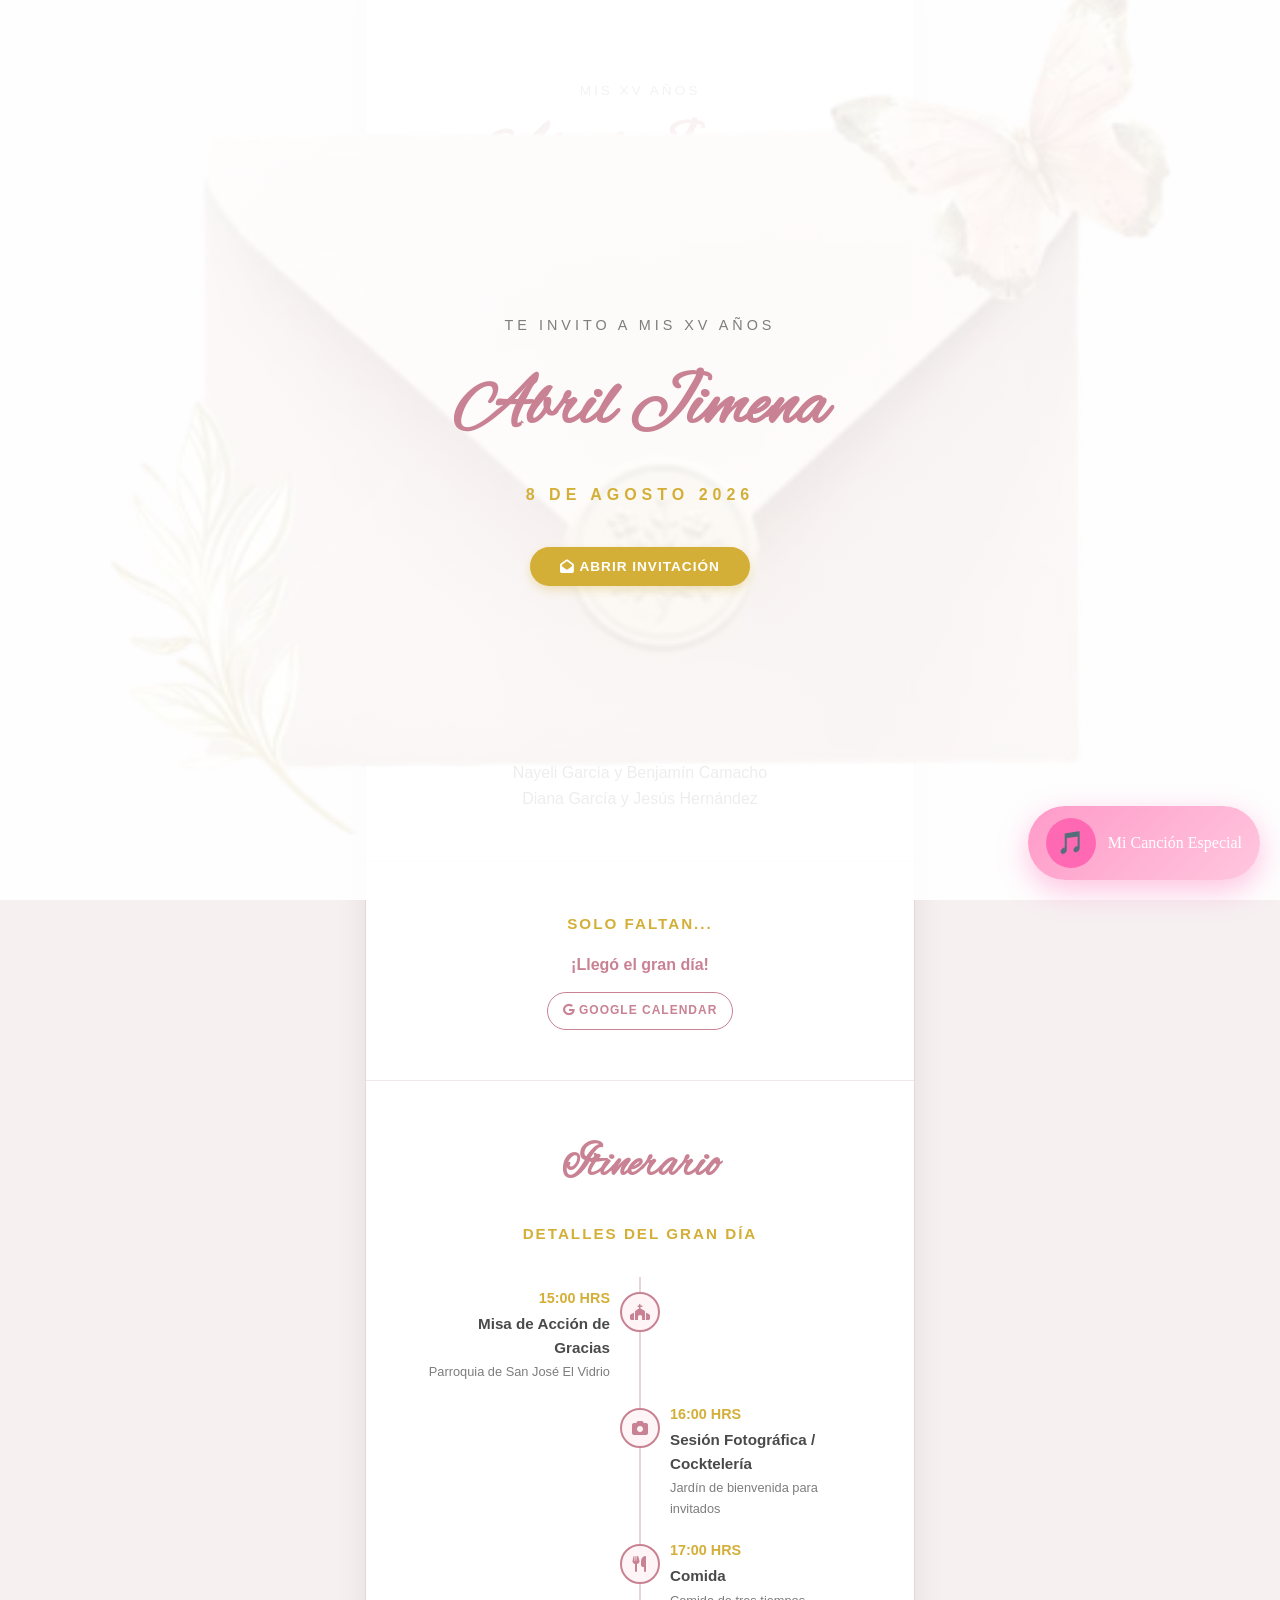
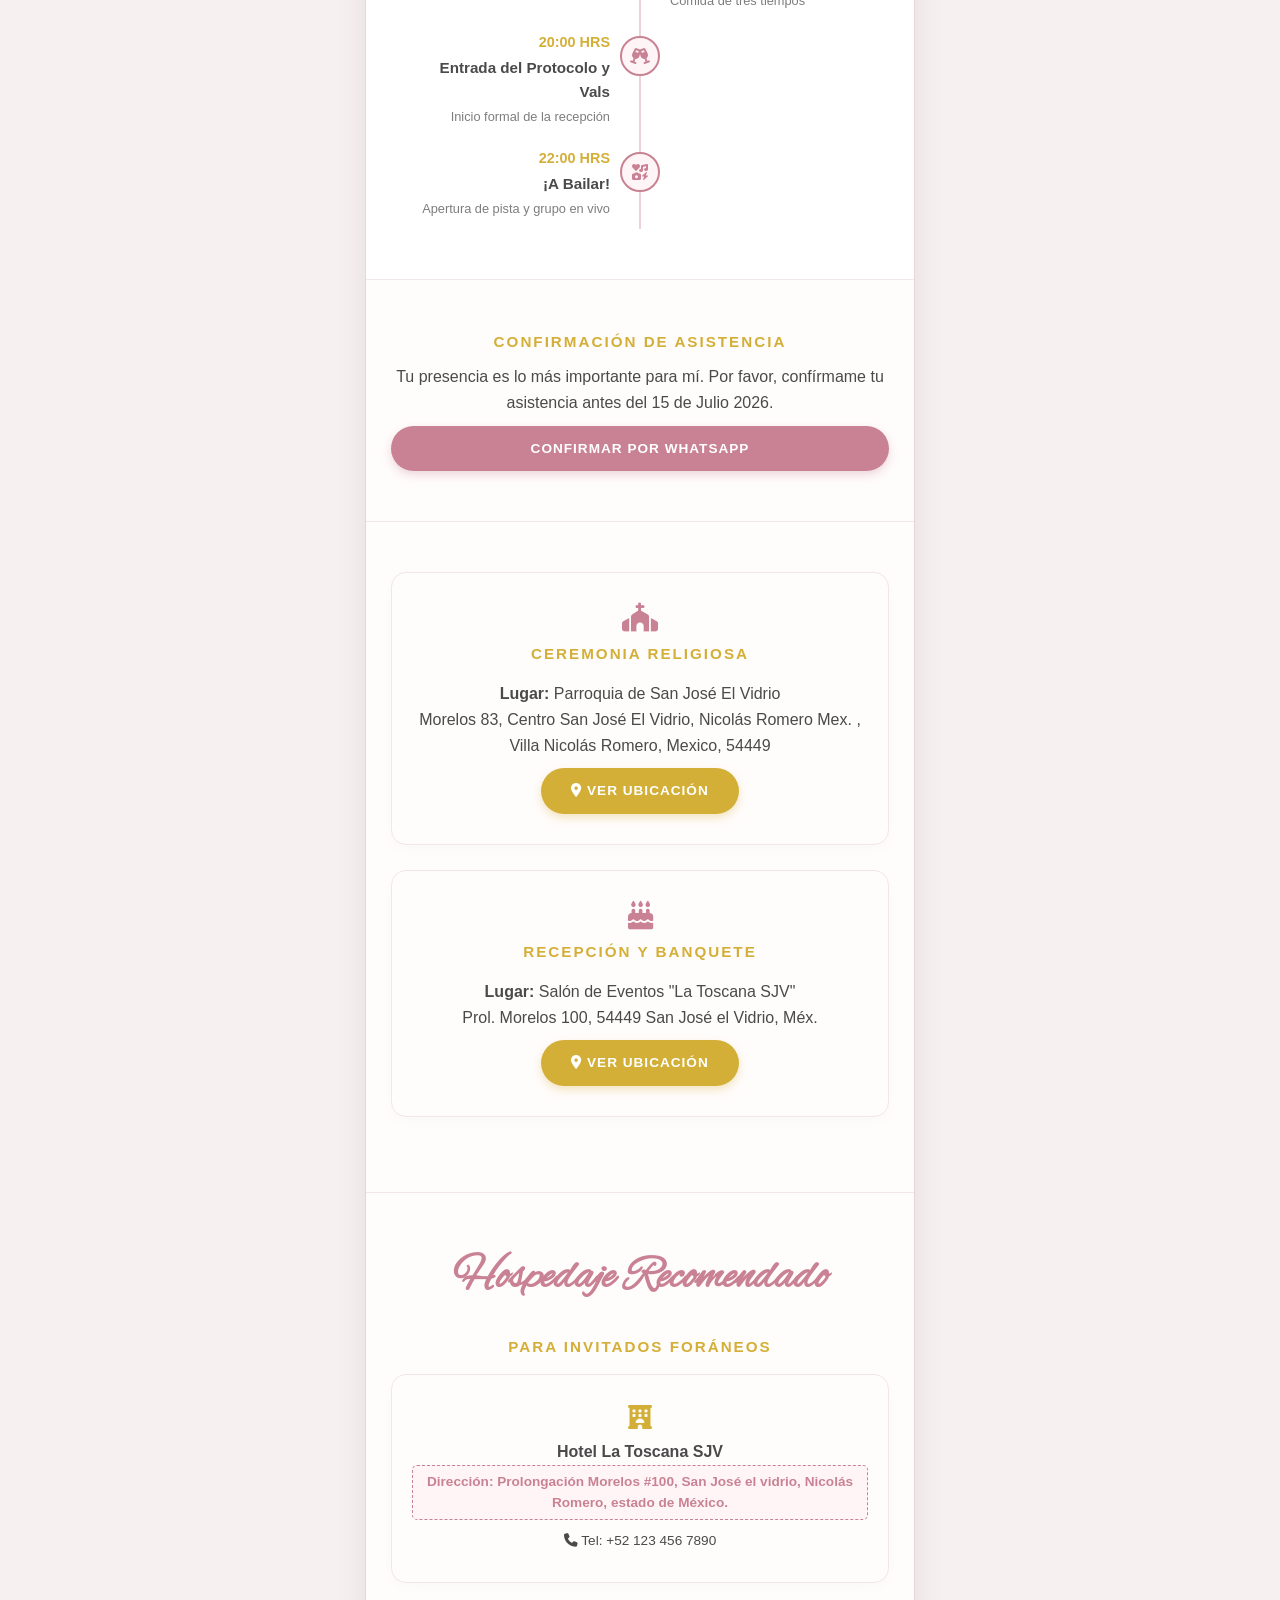
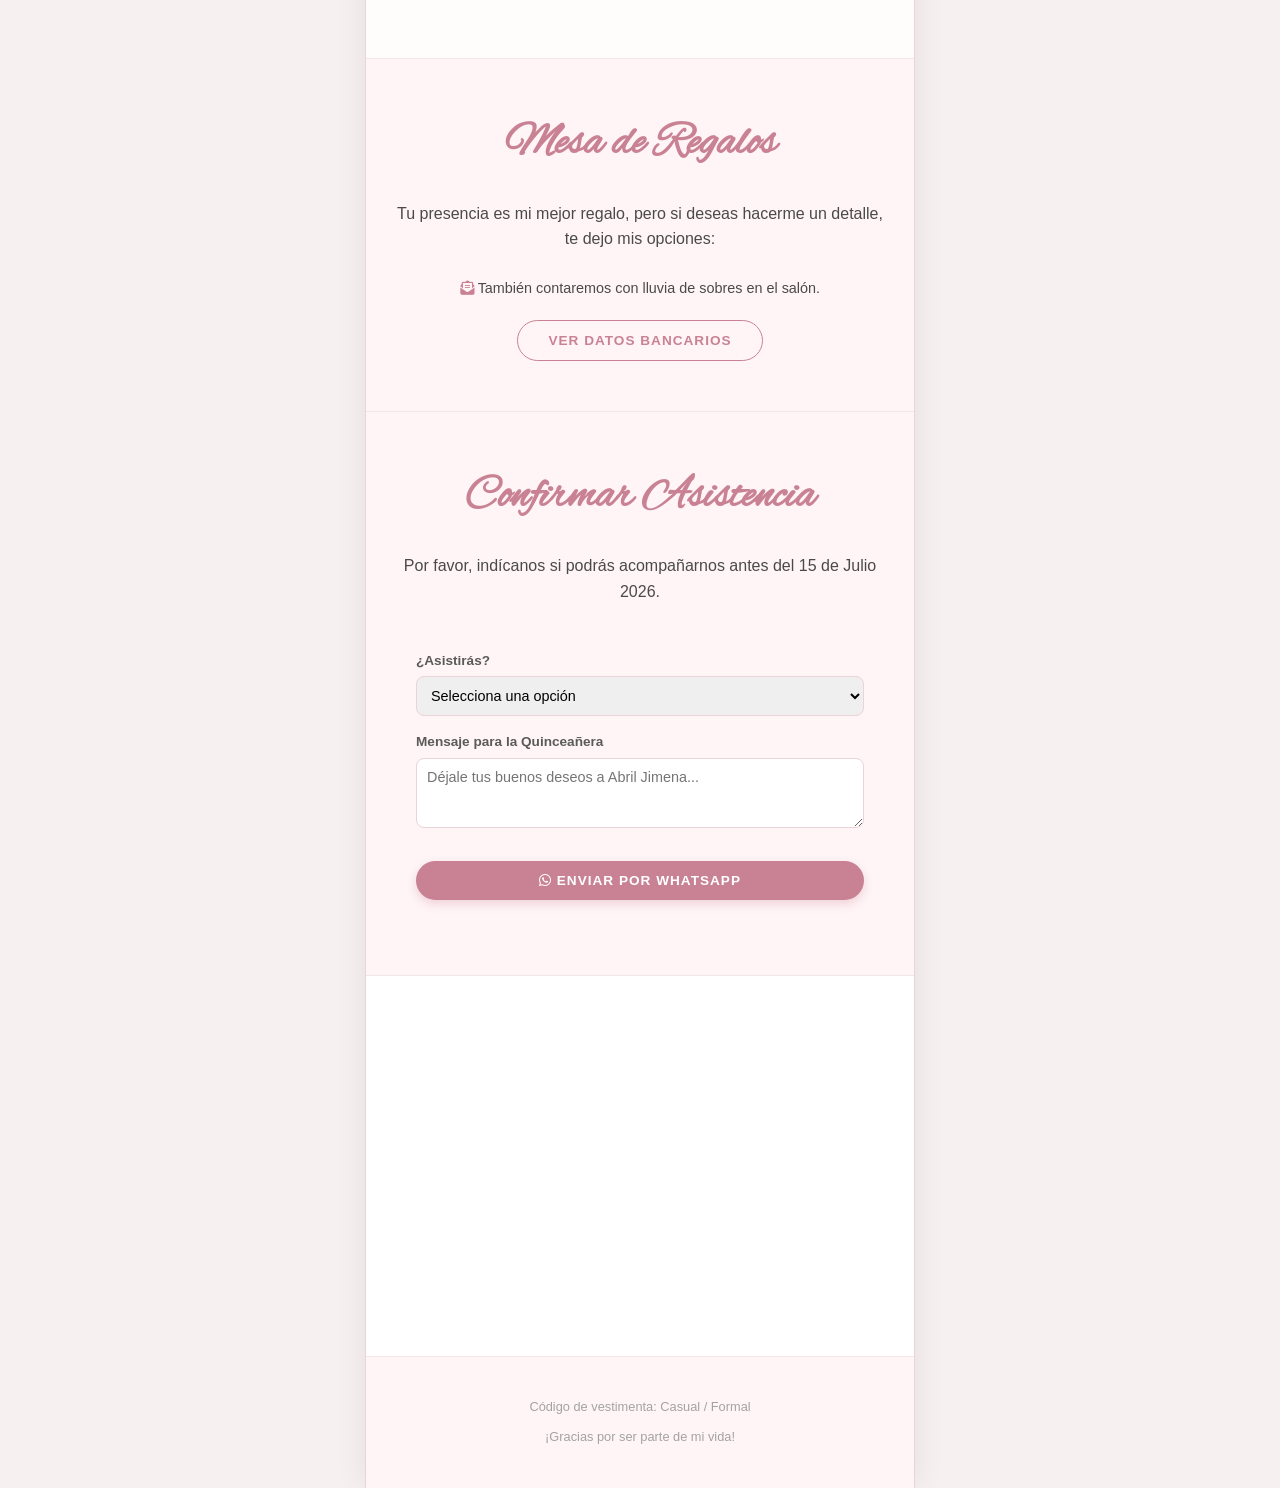
==== index.html @ a3bec42a "Cambios" ====
<!DOCTYPE html>
<html lang="es">

<head>
    <meta charset="UTF-8">
    <meta name="viewport" content="width=device-width, initial-scale=1.0">
    <title>Mis XV Años - Abril Jimena</title>
    <!-- Open Graph -->
    <meta property="og:title" content="Mis XV Años | Abril Jimena">
    <meta property="og:description" content="Acompáñanos a celebrar este momento tan especial.">
    <meta property="og:image" content="https://aspnetcoremaster.com/mis-xv-abril/og-imagen.png">
    <meta property="og:type" content="website">
    <meta property="og:url" content="https://aspnetcoremaster.com/mis-xv-abril/index.html">
    <link rel="icon" type="image/png" href="favicon-96x96.png" sizes="96x96" />
    <link rel="icon" type="image/svg+xml" href="favicon.svg" />
    <link rel="shortcut icon" href="favicon.ico" />
    <link rel="apple-touch-icon" sizes="180x180" href="/apple-touch-icon.png" />
    <link rel="manifest" href="site.webmanifest" />
    <!-- Fuentes Elegantes -->
    <link rel="preconnect" href="https://fonts.googleapis.com">
    <link rel="preconnect" href="https://fonts.gstatic.com" crossorigin>
    <link href="https://fonts.googleapis.com/css2?family=Alex+Brush&display=swap" rel="stylesheet">
    <!-- Iconos Visuales -->
    <link rel="stylesheet" href="https://cdnjs.cloudflare.com/ajax/libs/font-awesome/6.7.2/css/all.min.css">
    <!-- Vinculación del archivo CSS externo -->
    <link rel="stylesheet" href="styles.min.css">
    <script type="application/ld+json">
{
  "@context": "https://schema.org",
  "@type": "Event",
  "name": "XV Años Abril Jimena",
  "eventAttendanceMode": "https://schema.org/OfflineEventAttendanceMode",
  "eventStatus": "https://schema.org/EventScheduled",
  "startDate": "2026-08-08T16:00",
  "endDate": "2026-08-09T01:00",
  "location": {
    "@type": "Place",
    "name": "Salón de Eventos La Toscana SJV",
    "address": {
      "@type": "PostalAddress",
      "streetAddress": "Prol. Morelos 100",
      "addressLocality": "San José el Vidrio",
      "postalCode": "54449",
      "addressRegion": "Méx.",
      "addressCountry": "MX"
    }
  },
  "subEvent": {
    "@type": "Event",
    "name": "Ceremonia Religiosa XV Años Abril Jimena",
    "startDate": "2026-08-08T15:00",
    "endDate":   "2026-08-08T16:00",
    "location": {
      "@type": "Place",
      "name": "Parroquia de San José El Vidrio",
      "address": {
        "@type": "PostalAddress",
        "streetAddress": "Morelos 83, Centro San José El Vidrio",
        "addressLocality": "Nicolás Romero",
        "postalCode": "54449",
        "addressRegion": "Méx.",
        "addressCountry": "MX"
      }
    }
  },
  "organizer": {    
    "@type": "Person",
    "name": "Familia Camacho Garcia"
  }
}
</script>


</head>

<body>

    <!-- PANTALLA DE BIENVENIDA (INTRO) -->
    <div id="intro-overlay">
        <p class="intro-welcome">Te invito a Mis XV Años</p>
        <h1 class="intro-name">Abril Jimena</h1>
        <p class="subtitle intro-subtitle">8 de Agosto 2026</p>
        <button class="btn btn-gold btn-open" onclick="ingresarInvitacion()">
            <i class="fa-solid fa-envelope-open"></i> Abrir Invitación
        </button>
    </div>

    <!-- CONTENEDOR PRINCIPAL -->
    <div class="container">
        <header>
            <p class="header-tag">Mis XV Años</p>
            <h1>Abril Jimena</h1>
            <p class="subtitle">¡Te espero en mi fiesta!</p>
        </header>

        <!-- Frase emotiva -->

        <section>
            <p class="frase">"Con mucha emoción y alegría en el corazón, queremos invitar a personas tan especiales como
                tú a ser parte de un momento único einolvidable en mi vida.
                Celebramos un sueño que se convierte en realidad.
                Mis quince años..."</p>
        </section>

        <!-- Padres y padrinos -->
        <section>
            <h3>Padres y Padrinos</h3>
            <p>Nayeli García y Benjamín Camacho</p>
            <p>Diana García y Jesús Hernández</p>
        </section>




        <!-- CUENTA REGRESIVA -->
        <section>
            <h3>Solo Faltan...</h3>
            <div class="countdown">
                <div class="time-box"><span id="days">00</span><label>Días</label></div>
                <div class="time-box"><span id="hours">00</span><label>Hrs</label></div>
                <div class="time-box"><span id="minutes">00</span><label>Min</label></div>
                <div class="time-box"><span id="seconds">00</span><label>Seg</label></div>
            </div>
            <div class="calendar-links">
                <a href="https://google.com¡Acompáñame+a+celebrar+mis+XV+años!&location=Salón+de+Eventos+El+Campanario"
                    target="_blank" class="btn btn-outline">
                    <i class="fa-brands fa-google"></i> Google Calendar
                </a>
            </div>
        </section>

        <!-- LÍNEA DE TIEMPO (ITINERARIO) -->
        <section>
            <h2>Itinerario</h2>
            <h3>Detalles del gran día</h3>
            <div class="timeline">
                <div class="tl-container tl-left">
                    <div class="tl-icon"><i class="fa-solid fa-church"></i></div>
                    <div class="tl-time">15:00 HRS</div>
                    <div class="tl-title">Misa de Acción de Gracias</div>
                    <div class="tl-desc">Parroquia de San José El Vidrio</div>
                </div>
                <div class="tl-container tl-right">
                    <div class="tl-icon"><i class="fa-solid fa-camera"></i></div>
                    <div class="tl-time">16:00 HRS</div>
                    <div class="tl-title">Sesión Fotográfica / Cocktelería</div>
                    <div class="tl-desc">Jardín de bienvenida para invitados</div>
                </div>
                <div class="tl-container tl-right">
                    <div class="tl-icon"><i class="fa-solid fa-utensils"></i></div>
                    <div class="tl-time">17:00 HRS</div>
                    <div class="tl-title">Comida</div>
                    <div class="tl-desc">Comida de tres tiempos</div>
                </div>
                <div class="tl-container tl-left">
                    <div class="tl-icon"><i class="fa-solid fa-champagne-glasses"></i></div>
                    <div class="tl-time">20:00 HRS</div>
                    <div class="tl-title">Entrada del Protocolo y Vals</div>
                    <div class="tl-desc">Inicio formal de la recepción</div>
                </div>
                <div class="tl-container tl-left">
                    <div class="tl-icon"><i class="fa-solid fa-icons"></i></div>
                    <div class="tl-time">22:00 HRS</div>
                    <div class="tl-title">¡A Bailar!</div>
                    <div class="tl-desc">Apertura de pista y grupo en vivo</div>
                </div>
            </div>
        </section>


        <!-- Confirmación de Asistencia -->
        <section style="background-color: #fffcfc;">
            <h3 style="margin-bottom: 10px;">Confirmación de Asistencia</h3>
            <p>Tu presencia es lo más importante para mí. Por favor, confírmame tu asistencia antes del 15 de Julio
                2026.
            </p>

            <!-- Reemplaza el número de teléfono en el enlace (usa formato internacional, ej. 521234567890) -->
            <a href="https://wa.me/5215559971021" target="_blank" class="btn">
                Confirmar por WhatsApp
            </a>
        </section>

        <section class="section-light">
            <div class="card">
                <i class="fa-solid fa-church card-icon"></i>
                <h3>Ceremonia Religiosa</h3>
                <p><strong>Lugar:</strong> Parroquia de San José El Vidrio </p>
                <p>Morelos 83, Centro San José El Vidrio, Nicolás Romero Mex. , Villa Nicolás Romero, Mexico, 54449</p>
                <a href="https://maps.app.goo.gl/uk2k1zwsjk6e14mk6" target="_blank" class="btn btn-gold">
                    <i class="fa-solid fa-location-dot"></i>
                    Ver ubicación
                </a>
            </div>

            <div class="card">
                <i class="fa-solid fa-cake-candles card-icon"></i>
                <h3>Recepción y Banquete</h3>
                <p><strong>Lugar:</strong> Salón de Eventos "La Toscana SJV"</p>
                <p>Prol. Morelos 100, 54449 San José el Vidrio, Méx.</p>
                <a href="https://maps.app.goo.gl/uk2k1zwsjk6e14mk6" target="_blank" class="btn btn-gold"><i
                        class="fa-solid fa-location-dot"></i>
                    Ver ubicación</a>
            </div>

        </section>

        <!-- HOSPEDAJE RECOMENDADO -->
        <section class="section-light">
            <h2>Hospedaje Recomendado</h2>
            <h3>Para invitados foráneos</h3>
            <div class="card card-solid">
                <i class="fa-solid fa-hotel card-icon-gold"></i>
                <p><strong>Hotel La Toscana SJV</strong></p>
                <!-- <p class="hotel-meta">Tarifa preferencial mencionando el evento</p> -->
                <div class="code-box">Dirección: Prolongación Morelos #100, San José el vidrio, Nicolás Romero, estado
                    de México.</div>
                <p class="hotel-phone"><i class="fa-solid fa-phone"></i> Tel: +52 123 456 7890</p>
            </div>
        </section>

        <!-- MESA DE REGALOS -->
        <section class="section-rsvp">
            <h2>Mesa de Regalos</h2>
            <p>Tu presencia es mi mejor regalo, pero si deseas hacerme un detalle, te dejo mis opciones:</p>
            <p class="gift-envelope"><i class="fa-solid fa-envelope-open-text"></i> También contaremos con lluvia de
                sobres en el salón.</p>
            <button class="btn btn-outline" onclick="toggleDatosBancarios()">Ver Datos Bancarios</button>

            <div class="bank-details" id="bank-box">
                <p><strong>Banco:</strong> Banco BBVA</p>
                <p><strong>Titular:</strong>Abril Jimena Camacho García</p>
                <p><strong>Cuenta:</strong> 156 341 4034</p>
                <p><strong>CLABE Interbancaria:</strong> 012 180 01563414034 9</p>
            </div>
        </section>

        
        <!-- RSVP INTERACTIVO -->
        <section class="section-rsvp">
            <h2>Confirmar Asistencia</h2>
            <p class="rsvp-intro">Por favor, indícanos si podrás acompañarnos antes del 15 de Julio 2026.</p>
            <form class="rsvp-form" onsubmit="enviarRSVP(event)">
                <div class="form-group">
                    <label for="rsvp-status">¿Asistirás?</label>
                    <select id="rsvp-status" onchange="actualizarCamposAsistencia()" required>
                        <option value="">Selecciona una opción</option>
                        <option value="si">Sí, asistiré con gusto</option>
                        <option value="no">No podré asistir</option>
                    </select>
                </div>

                <div class="form-group" id="group-guests-count">
                    <label for="rsvp-count">¿Cuántos de tu pase asistirán?</label>
                    <select id="rsvp-count"></select>
                </div>

                <div class="form-group">
                    <label for="rsvp-message">Mensaje para la Quinceañera</label>
                    <textarea id="rsvp-message" rows="3"
                        placeholder="Déjale tus buenos deseos a Abril Jimena..."></textarea>
                </div>

                <button type="submit" class="btn"><i class="fa-brands fa-whatsapp"></i> Enviar por WhatsApp</button>
            </form>
        </section>
        
        <section>
            <div class="video-container">
                <div class="music-player">
                    <button id="playBtn">🎵</button>
                    <span>Mi Canción Especial</span>
                </div>
                <audio id="bgMusic" loop>
                    <source src="margareth.mp3" type="audio/mpeg">
                </audio>
            </div>
        </section>

        <footer>
            <p>Código de vestimenta: Casual / Formal</p>
            <p class="footer-love">¡Gracias por ser parte de mi vida!</p>
        </footer>
    </div>

    <script src="script.min.js"></script>
    <script src="app.min.js"></script>
</body>

</html>
---- styles.min.css ----
.header-tag,.intro-welcome{color:var(--muted);text-transform:uppercase}h1,h2{color:var(--accent)}.header-tag,.intro-welcome,h3{text-transform:uppercase}.container,.timeline,.tl-container{position:relative}.btn,.gift-logos a{text-decoration:none}#playBtn,.btn{cursor:pointer}:root{--bg:#f6f0f1;--text:#4a4a4a;--muted:#7d7d7d;--muted-2:#5a5a5a;--border:#ebd3d8;--light-border:#f2e6e8;--surface:#ffffff;--surface-2:#fffcfc;--panel:#fff5f6;--accent:#c98293;--accent-strong:#ff5eaa;--gold:#d4af37;--success:#4caf50;--highlight:#a3a3a3;--code-border:#c98293;--shadow:rgba(0, 0, 0, 0.08);--input-border-focus:#c98293}:root[data-theme=bombon]{--accent:var(--accent-strong);--panel:#fff0f5;--surface-2:#fff8fb}:root[data-theme=verde]{--accent:#9CAD8C;--muted:#7E8C69;--panel:#f6faf6;--border:#dfe9df;--gold:#7E8C69}*{box-sizing:border-box;margin:0;padding:0}body{font-family:Montserrat,sans-serif;background-color:var(--bg);color:var(--text);text-align:center;line-height:1.6;overflow-x:hidden}.frase,h1,h2{font-family:'Alex Brush',cursive}#intro-overlay{position:fixed;top:0;left:0;width:100%;height:100%;background:linear-gradient(rgba(255,255,255,.9),rgba(255,255,255,.9)),url('img/sobre.webp') center/cover no-repeat;display:flex;flex-direction:column;justify-content:center;align-items:center;z-index:9999;transition:transform .8s ease-in-out,opacity .8s;padding:20px}#intro-overlay.hidden{transform:translateY(-100%);opacity:0;pointer-events:none}.intro-welcome{letter-spacing:4px;font-size:.9rem}.intro-name{font-size:4.5rem;margin:15px 0}.intro-subtitle{margin-bottom:30px}.btn-open{width:auto;padding:15px 40px}.container{max-width:550px;margin:0 auto;background:var(--surface);box-shadow:0 0 30px var(--shadow);border-left:1px solid var(--border);border-right:1px solid var(--border)}header{padding:80px 20px;background:linear-gradient(rgba(255,255,255,.85),rgba(255,255,255,.85)),url('img/fondo.png') center/cover no-repeat;border-bottom:2px solid #d4af37}.header-tag{letter-spacing:3px;font-size:.85rem}h1{font-size:4rem;margin-bottom:10px}h2{font-size:2.8rem;margin-bottom:20px}.subtitle,h3{color:var(--gold)}h3{font-size:.95rem;letter-spacing:2px;margin-bottom:15px}.subtitle{font-size:1rem;letter-spacing:5px;text-transform:uppercase;font-weight:600}.badge,.btn{letter-spacing:1px;text-transform:uppercase}section{padding:50px 25px;border-bottom:1px solid var(--light-border)}.section-light{background-color:var(--surface-2)}.section-rsvp{background-color:var(--panel)}.ticket-box{background:var(--panel);border:2px dashed var(--border);border-radius:15px;padding:30px 20px;margin:20px 0}.family-name{font-size:1.4rem;font-weight:600;color:var(--accent);margin-bottom:10px}.badge{display:inline-block;background:var(--success);color:#fff;padding:5px 15px;border-radius:20px;font-size:.75rem;font-weight:700;margin-bottom:15px}.code-box,.ticket-stat,.time-box span,.tl-time,.tl-title{font-weight:600}.ticket-info{display:flex;justify-content:space-around;margin-top:15px}.ticket-stat{font-size:1.1rem}.ticket-stat label{display:block;font-size:.7rem;color:var(--highlight);text-transform:uppercase}.ticket-note{font-size:.85rem;color:var(--muted);font-style:italic}.countdown{display:flex;justify-content:center;gap:12px}.time-box{background:var(--surface-2);border:1px solid var(--border);border-radius:10px;padding:12px;min-width:75px}.time-box span{display:block;font-size:1.8rem;color:var(--text)}.time-box label{font-size:.65rem;text-transform:uppercase;color:var(--highlight)}.calendar-links{display:flex;justify-content:center;gap:10px;margin-top:15px}.calendar-links .btn{font-size:.75rem;padding:8px 15px;width:auto;margin:0}.timeline{max-width:100%;margin:30px auto 0;padding:0 10px}.timeline::after{content:'';position:absolute;width:2px;background:var(--border);top:0;bottom:0;left:50%;margin-left:-1px}.tl-container{padding:10px 20px;width:50%}.tl-left{left:0;text-align:right;padding-right:30px}.tl-right{left:50%;text-align:left;padding-left:30px}.tl-icon{position:absolute;width:40px;height:40px;right:-20px;top:15px;background:var(--panel);border:2px solid var(--accent);border-radius:50%;z-index:1;display:flex;align-items:center;justify-content:center;color:var(--accent)}.tl-right .tl-icon{left:-20px}.tl-time{color:var(--gold);font-size:.9rem}.tl-title{font-size:.95rem;margin:2px 0;color:var(--text)}.gift-logos a,.tl-desc,footer{font-size:.8rem}.tl-desc{color:var(--muted)}.card{background:var(--surface-2);border:1px solid var(--light-border);border-radius:15px;padding:30px 20px;margin-bottom:25px;box-shadow:0 4px 12px rgba(0,0,0,.02)}.card-icon{font-size:1.8rem;color:var(--accent);margin-bottom:10px}.card-solid{border-style:solid}.card-icon-gold{font-size:1.5rem;color:var(--gold);margin-bottom:10px}.hotel-meta{font-size:.85rem;color:var(--muted);margin:10px 0}.hotel-phone{margin-top:10px;font-size:.85rem}.code-box{display:inline-block;background:var(--panel);border:1px dashed var(--accent);padding:5px 12px;border-radius:5px;font-size:.85rem;color:var(--accent)}.gift-logos{display:flex;justify-content:center;gap:30px;margin:20px 0}.gift-logos a{display:flex;flex-direction:column;align-items:center;color:var(--text);font-weight:500}.gift-envelope i,.gift-logos i{color:var(--accent)}.gift-logos i{font-size:2rem;margin-bottom:8px}.gift-envelope{margin:25px 0 10px;font-size:.9rem}.bank-details{display:none;background:var(--surface);border:1px solid var(--border);border-radius:10px;padding:20px;margin-top:15px;text-align:left;font-size:.9rem}.btn,.footer-love{margin-top:10px}.btn,.form-group label{font-weight:600;font-size:.85rem}.bank-details p{margin-bottom:6px;border-bottom:1px dashed #f2e6e8;padding-bottom:4px}.bank-details p:last-child{border:none}.rsvp-intro{margin-bottom:20px}.rsvp-form{text-align:left;background:var(--panel);padding:25px;border-radius:15px}.btn,.frase{text-align:center}.form-group{margin-bottom:15px}.form-group label{display:block;margin-bottom:5px;color:var(--muted-2)}.form-group input,.form-group select,.form-group textarea{width:100%;padding:10px;border:1px solid var(--border);border-radius:8px;font-family:inherit;font-size:.9rem}.form-group input:focus,.form-group select:focus{outline:0;border-color:var(--input-border-focus)}#group-guests-count{display:none}.btn{display:inline-block;background-color:#c98293;color:#fff;border:none;padding:12px 30px;border-radius:25px;box-shadow:0 4px 10px rgba(199,130,147,.3);transition:.3s;width:100%}.btn:hover{background-color:#b56f80;transform:translateY(-1px)}.btn-gold{background-color:#d4af37;box-shadow:0 4px 10px rgba(212,175,55,.3);width:auto}.btn-gold:hover{background-color:#bc9a2e}.btn-outline{background:0 0;color:#c98293;border:1px solid #c98293;box-shadow:none;width:auto}.btn-outline:hover{background:#fff5f6;color:#b56f80}footer{padding:40px 20px;background-color:#fff5f6;color:#a3a3a3}.video-container{position:relative;padding-bottom:56.25%;height:0;overflow:hidden;max-width:100%}.video-container iframe{position:absolute;top:0;left:0;width:100%;height:100%}.frase{font-size:clamp(1.1rem, 2.2vw, 1.9rem);max-width:900px;margin:.6rem auto;line-height:1.4;padding:1rem;background:linear-gradient(90deg,#ff9ac8 0,#ffc7df 45%,#ffd88a 100%);background-size:200% 100%;-webkit-background-clip:text;background-clip:text;color:transparent;filter:drop-shadow(0 10px 22px rgba(255, 105, 180, .12));opacity:0;transform:translateY(18px) scale(.98);animation:.9s cubic-bezier(.2,.9,.2,1) .2s forwards fraseEntrance,6s ease-in-out 1s infinite gradientShift,3.5s ease-in-out 1s infinite fraseGlow}@keyframes fraseEntrance{from{opacity:0;transform:translateY(18px) scale(.98)}to{opacity:1;transform:none}}@keyframes gradientShift{0%,100%{background-position:0 50%}50%{background-position:100% 50%}}@keyframes fraseGlow{0%,100%{text-shadow:0 6px 18px rgba(255,105,180,.1)}50%{text-shadow:0 0 22px rgba(255,210,138,.22),0 12px 28px rgba(255,105,180,.12)}}.frase::after,.frase::before{content:'"';font-size:2.6rem;line-height:.5;display:inline-block;vertical-align:middle;opacity:.12;transform:translateY(-6px);color:#ffd88a;margin:0 6px}@media (max-width:560px){.frase::after,.frase::before{display:none}}.music-player{position:fixed;bottom:20px;right:20px;background:linear-gradient(135deg,#ff9ac8,#ffc7df);color:#fff;padding:12px 18px;border-radius:50px;display:flex;align-items:center;gap:12px;box-shadow:0 10px 30px rgba(255,105,180,.4);z-index:9999;font-family:serif}#playBtn{width:50px;height:50px;border:none;border-radius:50%;background:#ff69b4;color:#fff;font-size:22px;animation:2s infinite pulse}@keyframes pulse{0%,100%{transform:scale(1)}50%{transform:scale(1.1)}}
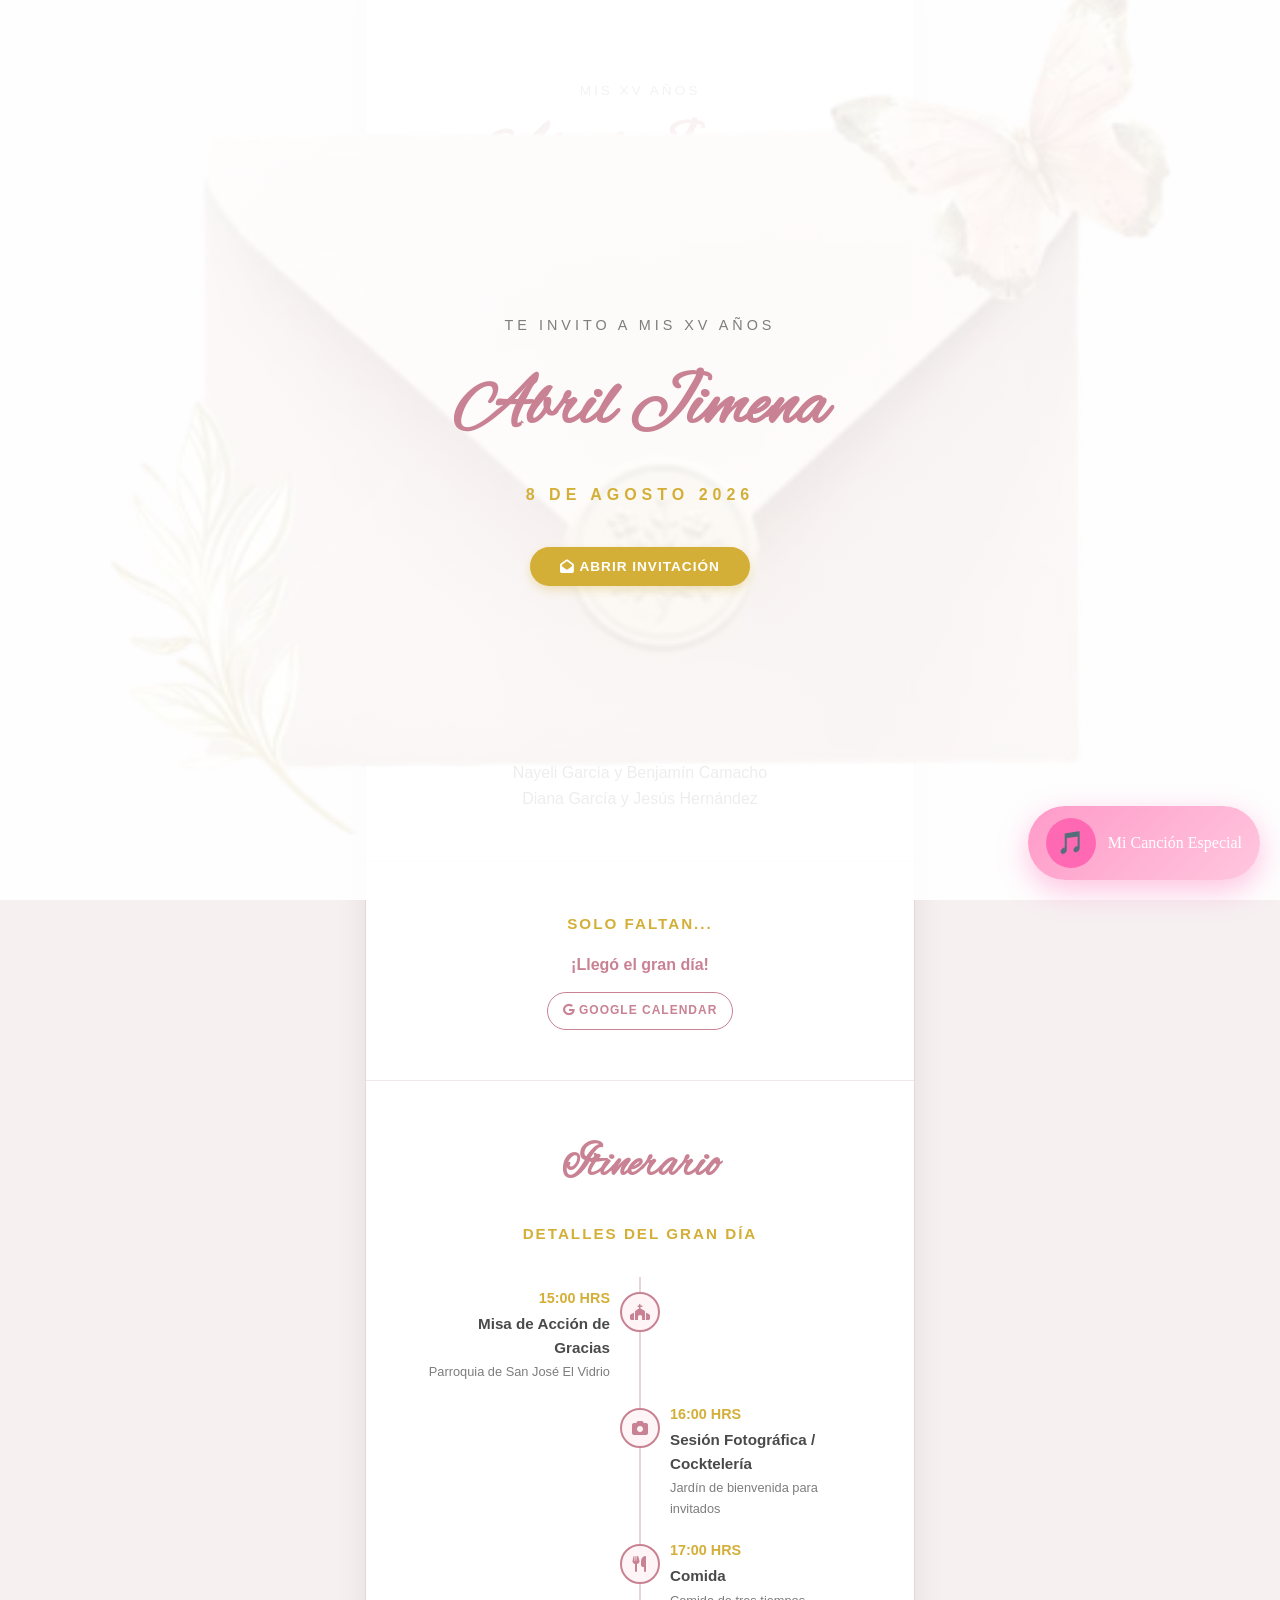
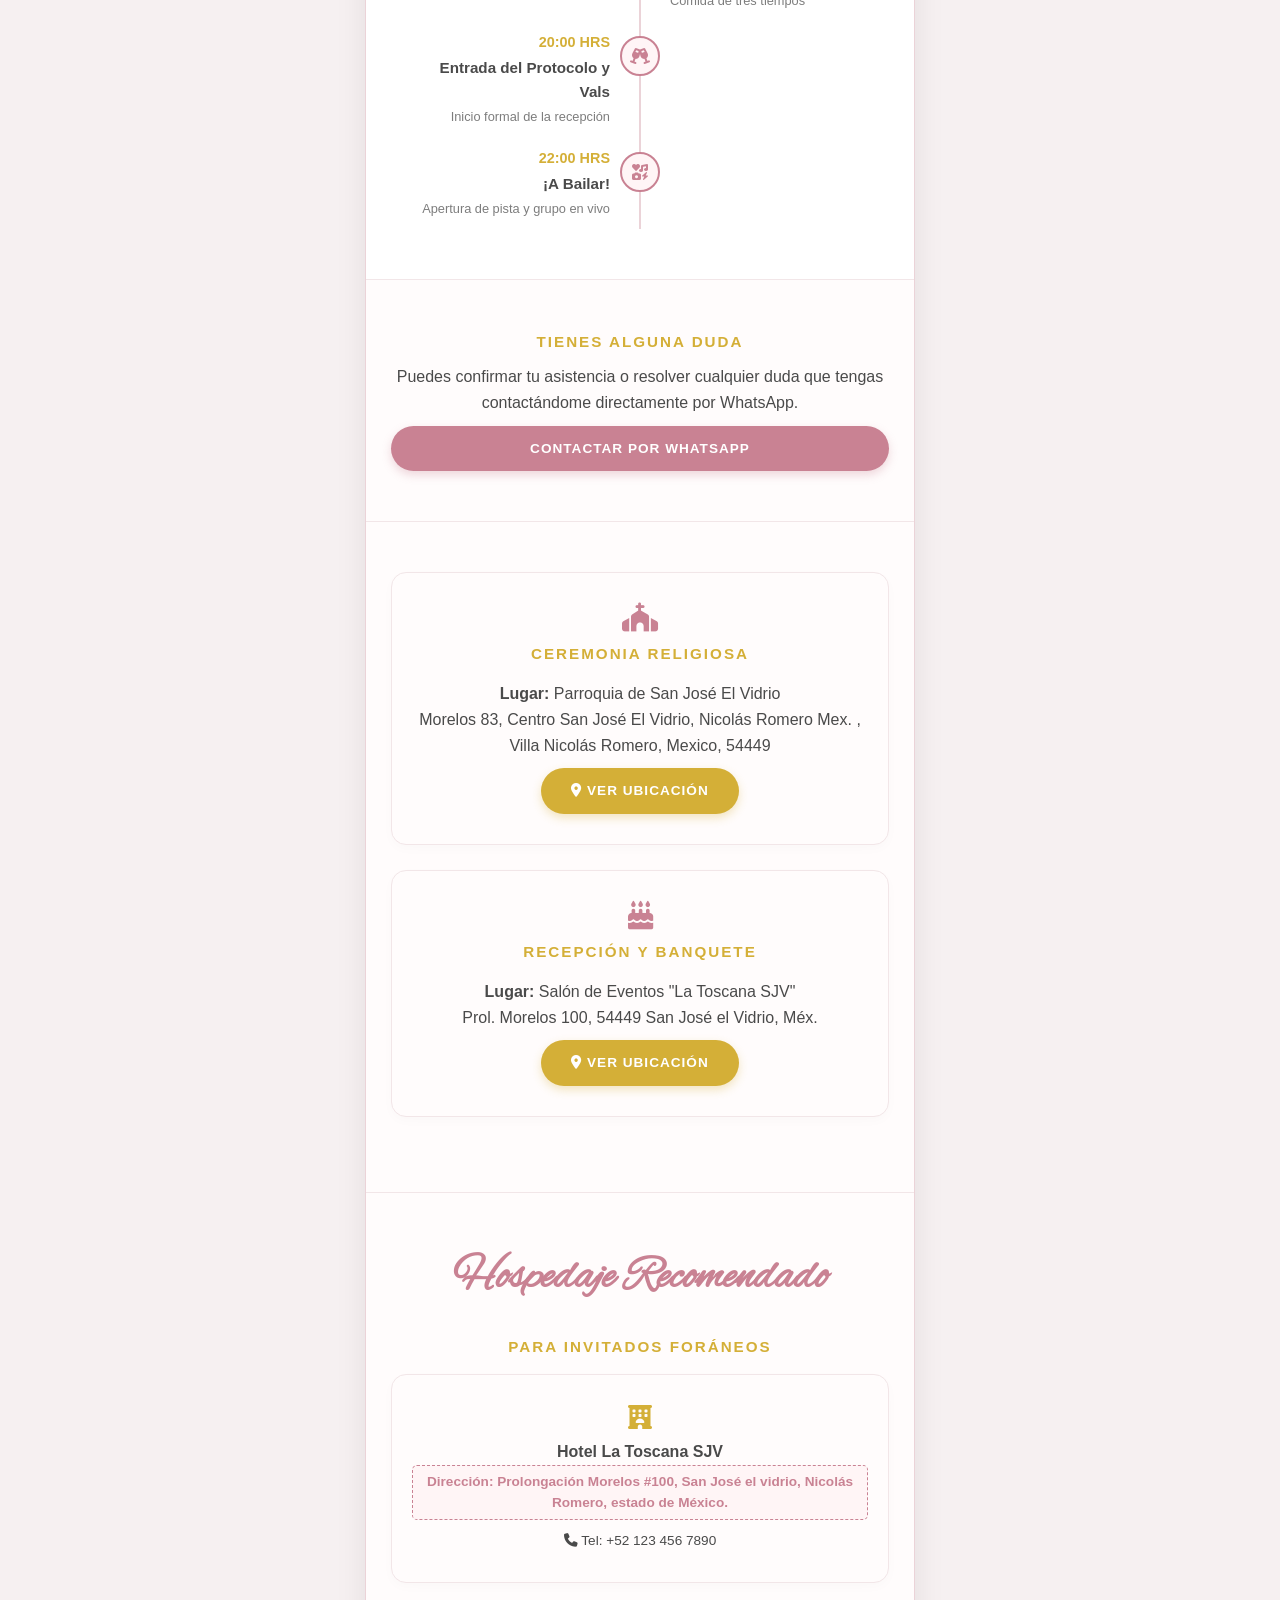
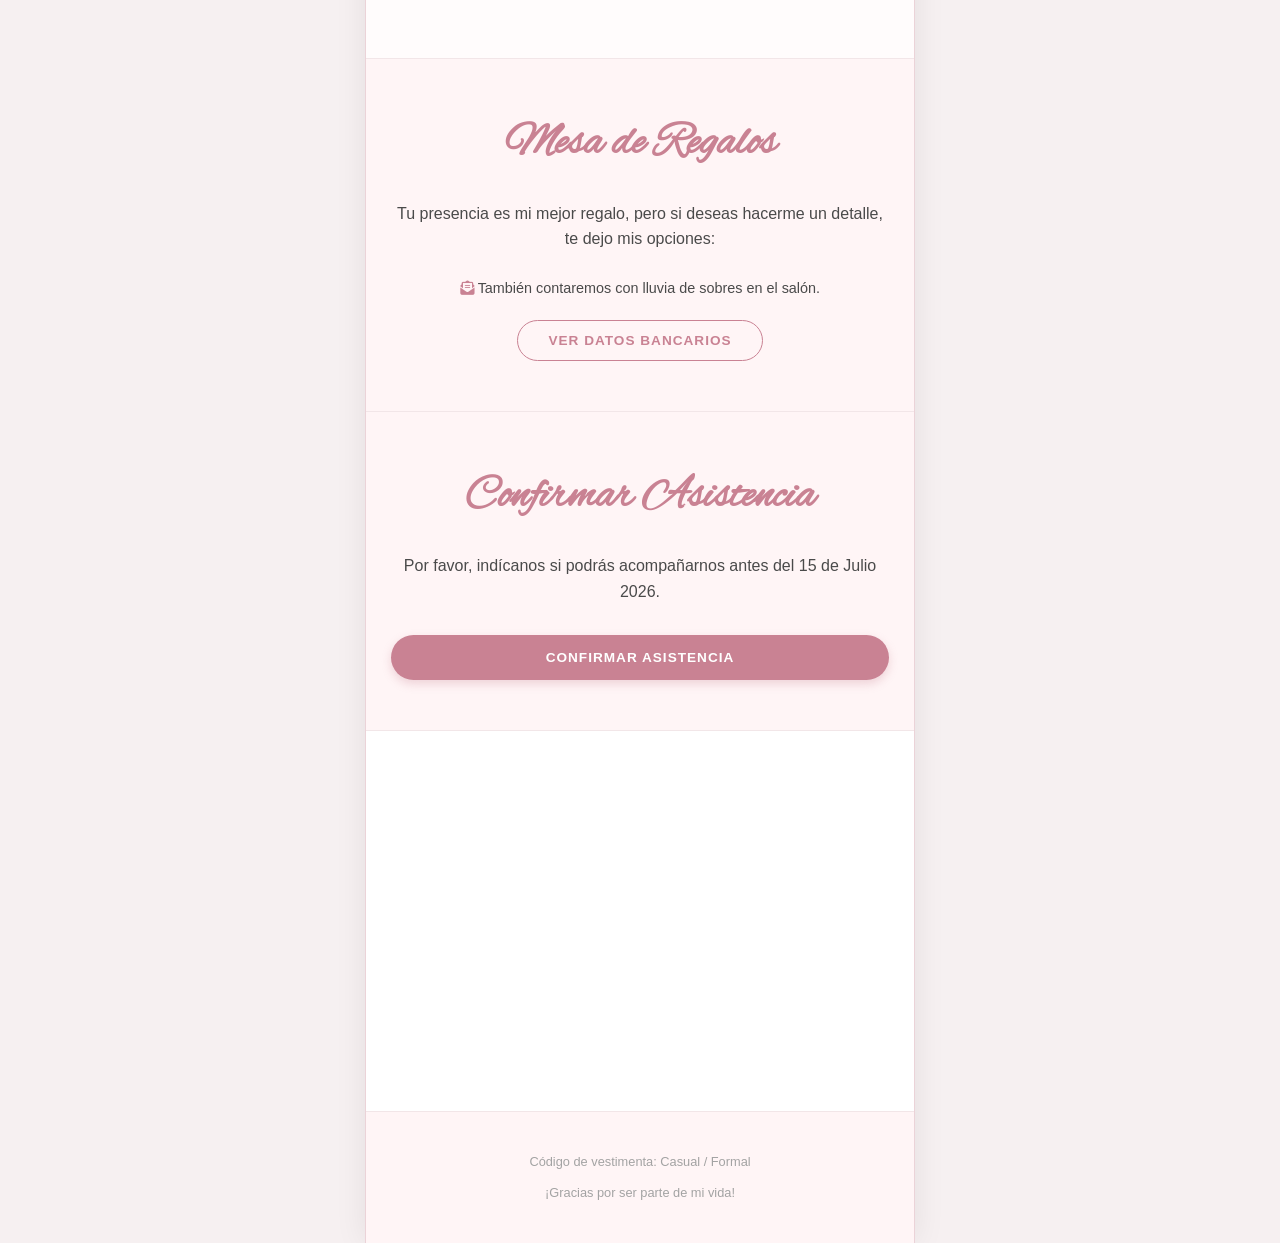
==== commit b7bb2ecc: "Se agrega link de formulario" ====
--- a/index.html
+++ b/index.html
@@ -109,9 +109,6 @@
             <p>Diana García y Jesús Hernández</p>
         </section>
 
-
-
-
         <!-- CUENTA REGRESIVA -->
         <section>
             <h3>Solo Faltan...</h3>
@@ -167,18 +164,17 @@
             </div>
         </section>
 
-
         <!-- Confirmación de Asistencia -->
         <section style="background-color: #fffcfc;">
-            <h3 style="margin-bottom: 10px;">Confirmación de Asistencia</h3>
-            <p>Tu presencia es lo más importante para mí. Por favor, confírmame tu asistencia antes del 15 de Julio
-                2026.
+            <h3 style="margin-bottom: 10px;">Tienes alguna duda</h3>
+            <p>Puedes confirmar tu asistencia o resolver cualquier duda que tengas contactándome directamente por WhatsApp.
             </p>
 
             <!-- Reemplaza el número de teléfono en el enlace (usa formato internacional, ej. 521234567890) -->
             <a href="https://wa.me/5215559971021" target="_blank" class="btn">
-                Confirmar por WhatsApp
+                Contactar por WhatsApp
             </a>
+
         </section>
 
         <section class="section-light">
@@ -240,29 +236,9 @@
         <section class="section-rsvp">
             <h2>Confirmar Asistencia</h2>
             <p class="rsvp-intro">Por favor, indícanos si podrás acompañarnos antes del 15 de Julio 2026.</p>
-            <form class="rsvp-form" onsubmit="enviarRSVP(event)">
-                <div class="form-group">
-                    <label for="rsvp-status">¿Asistirás?</label>
-                    <select id="rsvp-status" onchange="actualizarCamposAsistencia()" required>
-                        <option value="">Selecciona una opción</option>
-                        <option value="si">Sí, asistiré con gusto</option>
-                        <option value="no">No podré asistir</option>
-                    </select>
-                </div>
-
-                <div class="form-group" id="group-guests-count">
-                    <label for="rsvp-count">¿Cuántos de tu pase asistirán?</label>
-                    <select id="rsvp-count"></select>
-                </div>
-
-                <div class="form-group">
-                    <label for="rsvp-message">Mensaje para la Quinceañera</label>
-                    <textarea id="rsvp-message" rows="3"
-                        placeholder="Déjale tus buenos deseos a Abril Jimena..."></textarea>
-                </div>
-
-                <button type="submit" class="btn"><i class="fa-brands fa-whatsapp"></i> Enviar por WhatsApp</button>
-            </form>
+             <a href="https://forms.gle/ocadjH6TUpzWtTB86" target="_blank" class="btn">
+                Confirmar Asistencia
+            </a>
         </section>
         
         <section>
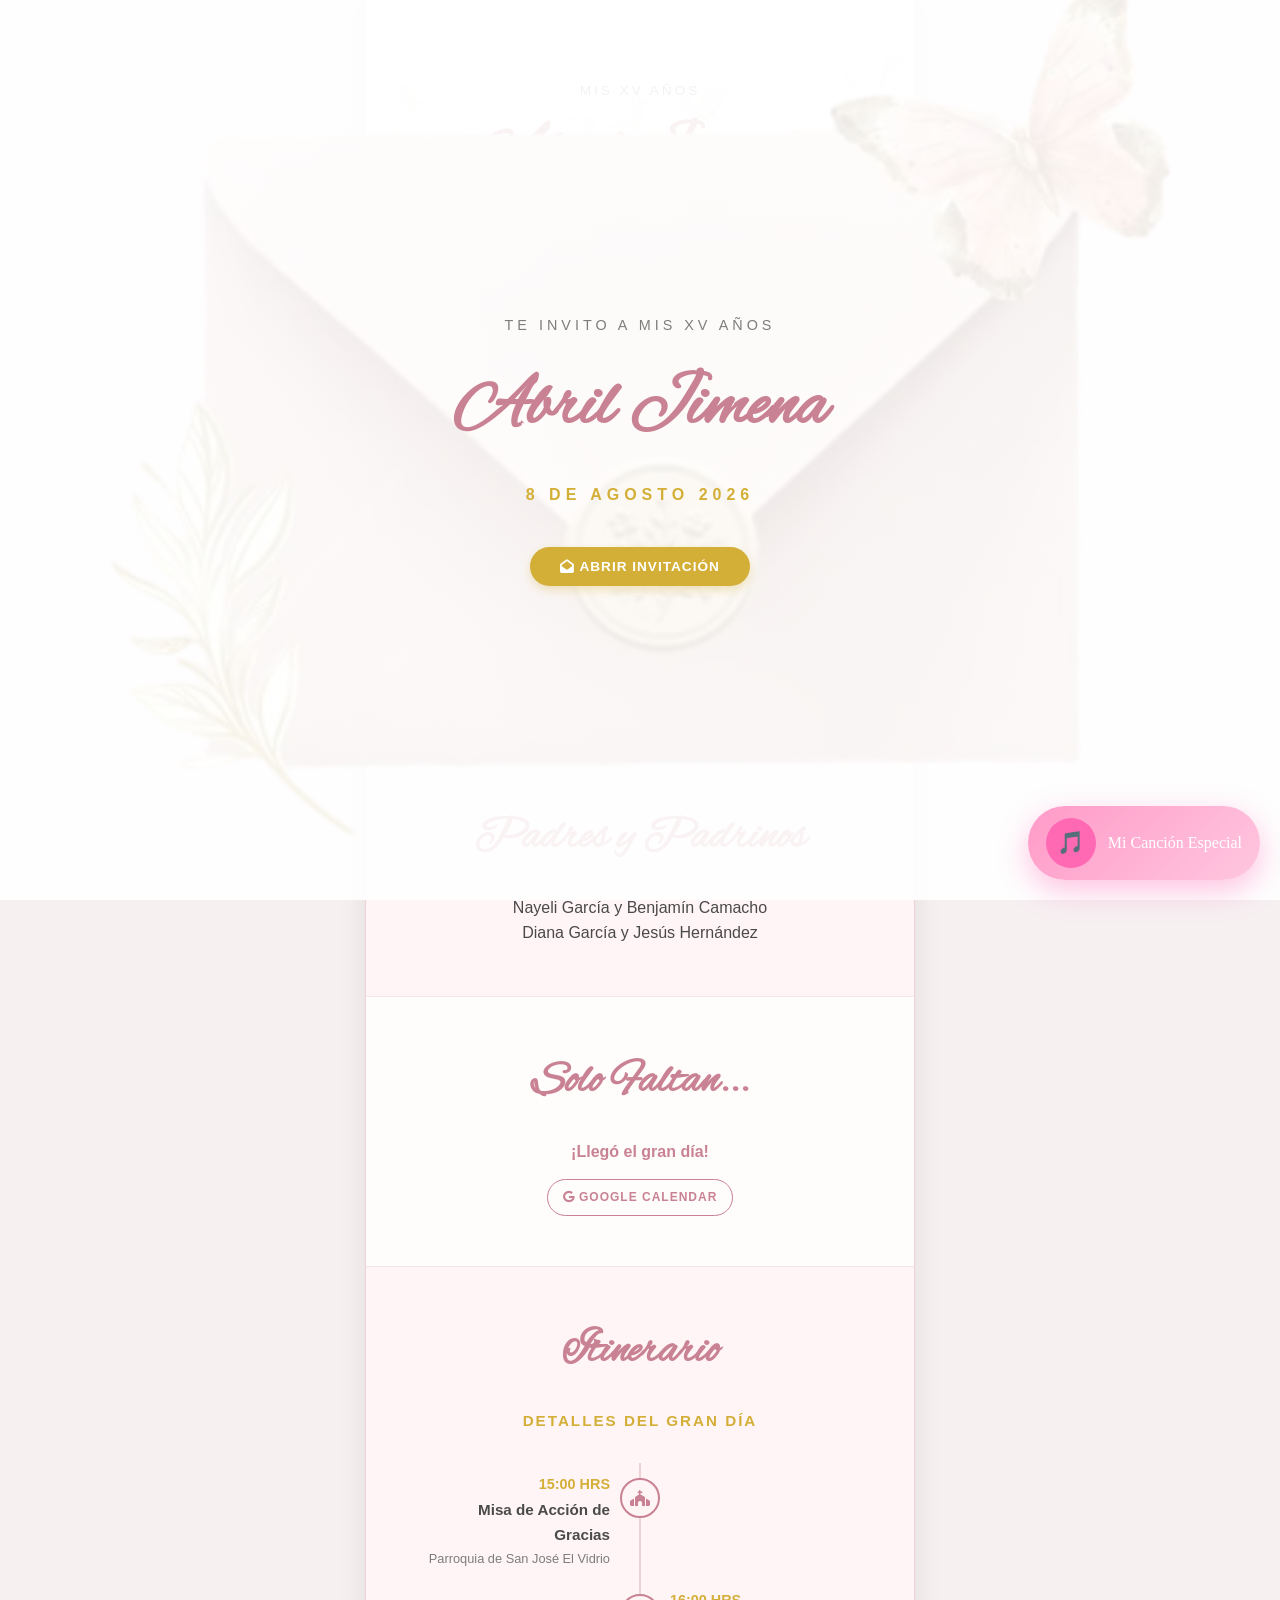
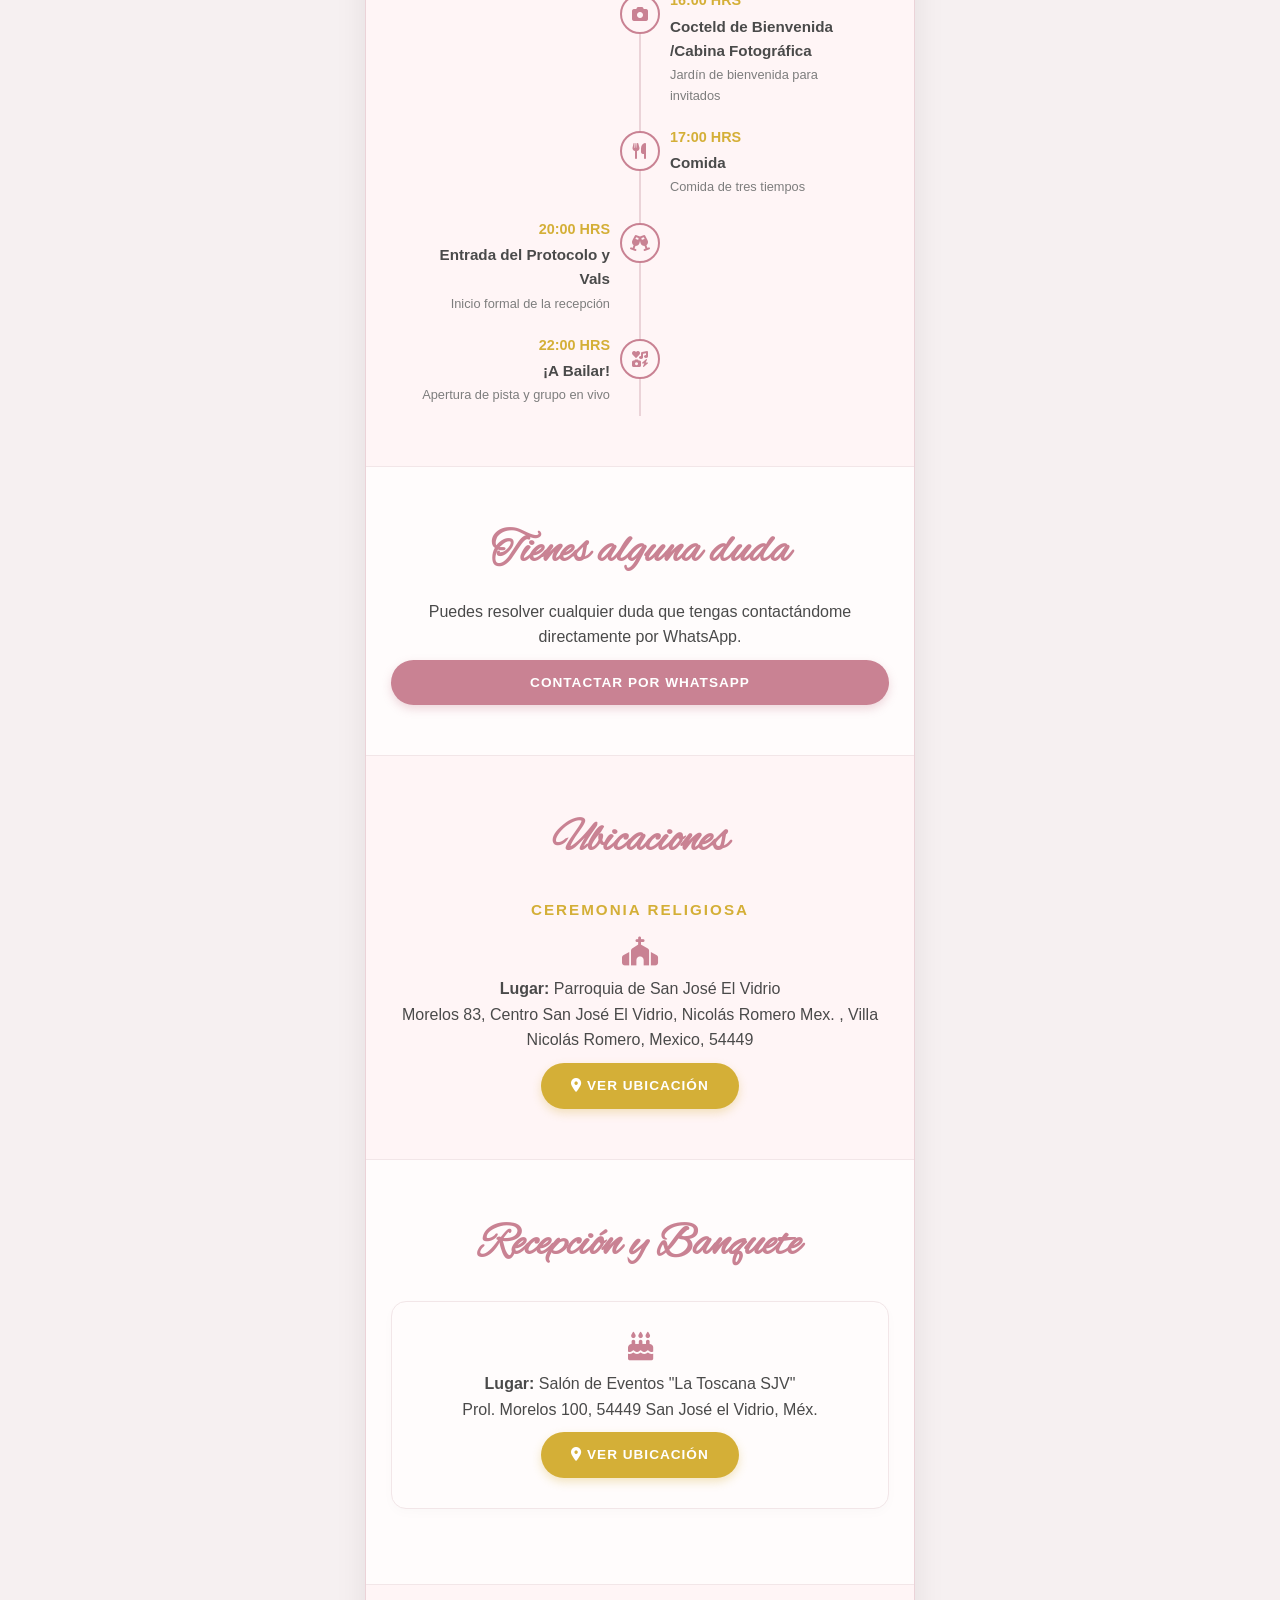
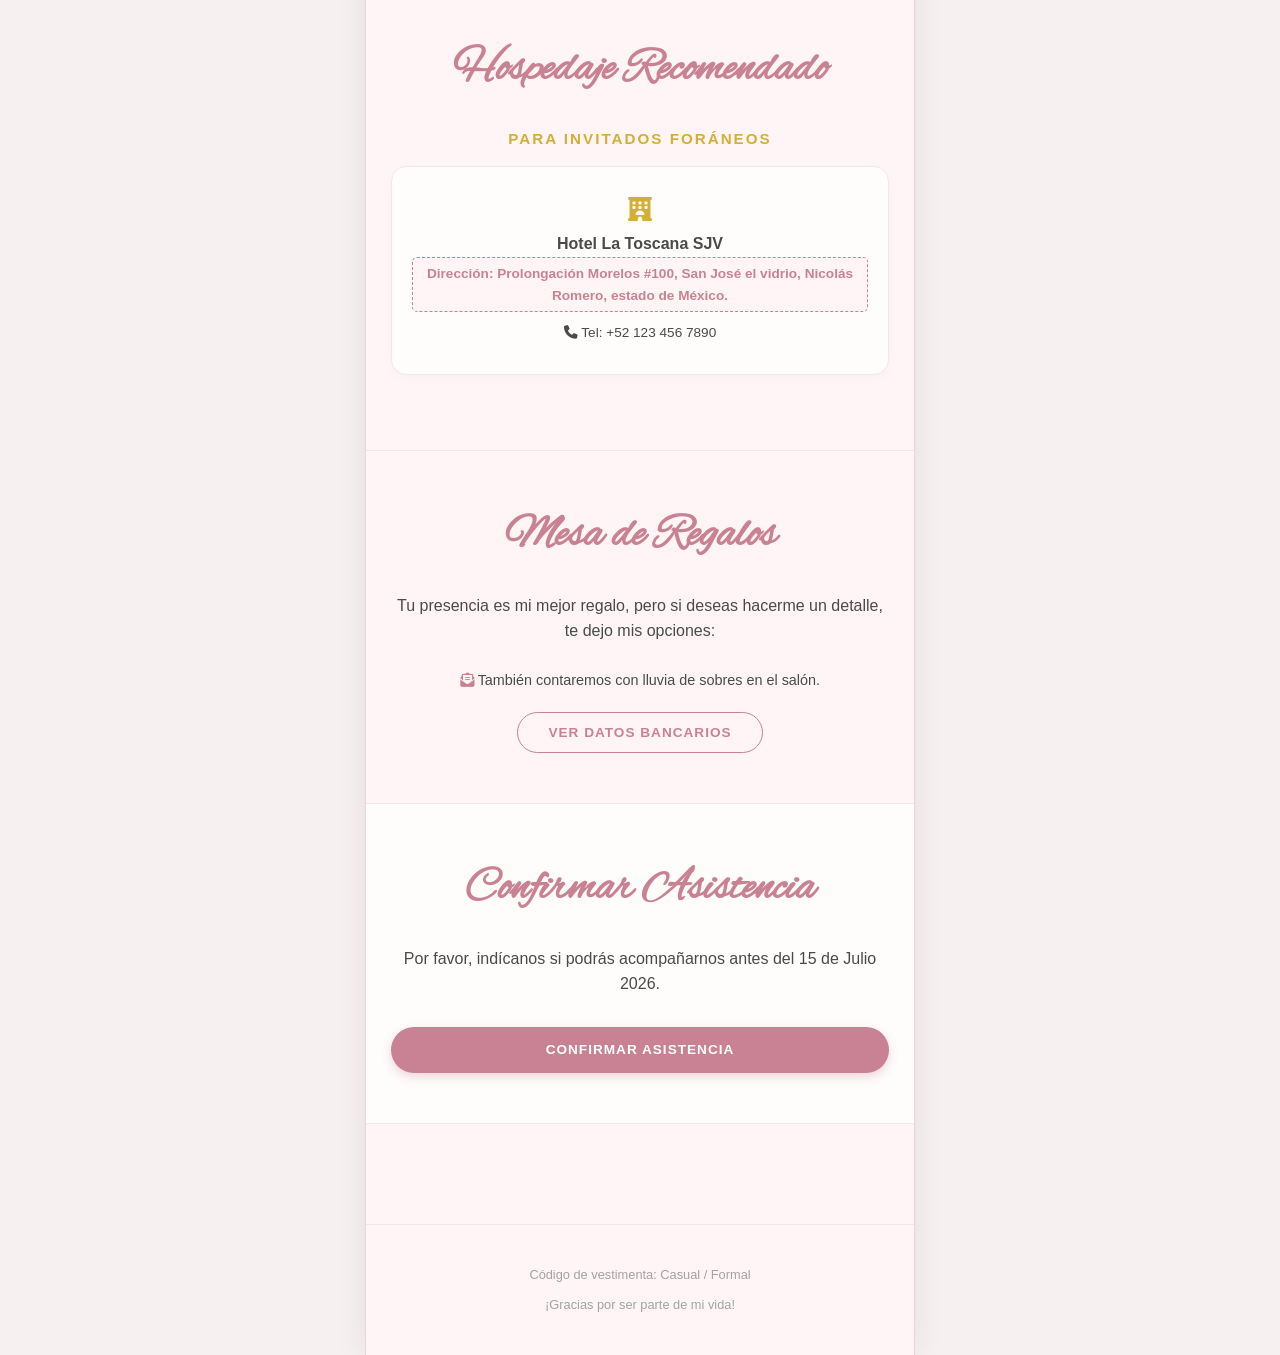
==== commit 8a396a2c: "invtacion" ====
--- a/index.html
+++ b/index.html
@@ -11,11 +11,12 @@
     <meta property="og:image" content="https://aspnetcoremaster.com/mis-xv-abril/og-imagen.png">
     <meta property="og:type" content="website">
     <meta property="og:url" content="https://aspnetcoremaster.com/mis-xv-abril/index.html">
-    <link rel="icon" type="image/png" href="favicon-96x96.png" sizes="96x96" />
-    <link rel="icon" type="image/svg+xml" href="favicon.svg" />
-    <link rel="shortcut icon" href="favicon.ico" />
-    <link rel="apple-touch-icon" sizes="180x180" href="/apple-touch-icon.png" />
-    <link rel="manifest" href="site.webmanifest" />
+
+    <link rel="icon" type="image/png" href="img/favicon/favicon-96x96.png" sizes="96x96">
+    <link rel="icon" type="image/svg+xml" href="img/favicon/favicon.svg">
+    <link rel="shortcut icon" href="img/favicon/favicon.ico">
+    <link rel="apple-touch-icon" sizes="180x180" href="img/favicon/apple-touch-icon.png">
+    <link rel="manifest" href="img/favicon/site.webmanifest">
     <!-- Fuentes Elegantes -->
     <link rel="preconnect" href="https://fonts.googleapis.com">
     <link rel="preconnect" href="https://fonts.gstatic.com" crossorigin>
@@ -39,7 +40,7 @@
     "address": {
       "@type": "PostalAddress",
       "streetAddress": "Prol. Morelos 100",
-      "addressLocality": "San José el Vidrio",
+      "addressLocality": "San José el Vidrio,Nicolás Romero",
       "postalCode": "54449",
       "addressRegion": "Méx.",
       "addressCountry": "MX"
@@ -94,24 +95,24 @@
         </header>
 
         <!-- Frase emotiva -->
-
-        <section>
+        <section class="section-light">
+            <h2>Queridos amigos y familiares,</h2>
             <p class="frase">"Con mucha emoción y alegría en el corazón, queremos invitar a personas tan especiales como
-                tú a ser parte de un momento único einolvidable en mi vida.
+                tú a ser parte de un momento único e inolvidable en mi vida.
                 Celebramos un sueño que se convierte en realidad.
                 Mis quince años..."</p>
         </section>
 
         <!-- Padres y padrinos -->
-        <section>
-            <h3>Padres y Padrinos</h3>
+        <section class="section-rsvp">
+            <h2>Padres y Padrinos</h2>
             <p>Nayeli García y Benjamín Camacho</p>
             <p>Diana García y Jesús Hernández</p>
         </section>
 
         <!-- CUENTA REGRESIVA -->
-        <section>
-            <h3>Solo Faltan...</h3>
+        <section class="section-light">
+            <h2>Solo Faltan...</h2>
             <div class="countdown">
                 <div class="time-box"><span id="days">00</span><label>Días</label></div>
                 <div class="time-box"><span id="hours">00</span><label>Hrs</label></div>
@@ -127,7 +128,7 @@
         </section>
 
         <!-- LÍNEA DE TIEMPO (ITINERARIO) -->
-        <section>
+        <section class="section-rsvp">
             <h2>Itinerario</h2>
             <h3>Detalles del gran día</h3>
             <div class="timeline">
@@ -140,7 +141,7 @@
                 <div class="tl-container tl-right">
                     <div class="tl-icon"><i class="fa-solid fa-camera"></i></div>
                     <div class="tl-time">16:00 HRS</div>
-                    <div class="tl-title">Sesión Fotográfica / Cocktelería</div>
+                    <div class="tl-title">Cocteld de Bienvenida /Cabina Fotográfica</div>
                     <div class="tl-desc">Jardín de bienvenida para invitados</div>
                 </div>
                 <div class="tl-container tl-right">
@@ -165,44 +166,45 @@
         </section>
 
         <!-- Confirmación de Asistencia -->
-        <section style="background-color: #fffcfc;">
-            <h3 style="margin-bottom: 10px;">Tienes alguna duda</h3>
-            <p>Puedes confirmar tu asistencia o resolver cualquier duda que tengas contactándome directamente por WhatsApp.
+        <section class="section-light">
+            <h2 style="margin-bottom: 10px;">Tienes alguna duda</h2>
+            <p>Puedes resolver cualquier duda que tengas contactándome directamente por
+                WhatsApp.
             </p>
 
-            <!-- Reemplaza el número de teléfono en el enlace (usa formato internacional, ej. 521234567890) -->
             <a href="https://wa.me/5215559971021" target="_blank" class="btn">
                 Contactar por WhatsApp
             </a>
-
-        </section>
-
-        <section class="section-light">
-            <div class="card">
-                <i class="fa-solid fa-church card-icon"></i>
-                <h3>Ceremonia Religiosa</h3>
-                <p><strong>Lugar:</strong> Parroquia de San José El Vidrio </p>
-                <p>Morelos 83, Centro San José El Vidrio, Nicolás Romero Mex. , Villa Nicolás Romero, Mexico, 54449</p>
-                <a href="https://maps.app.goo.gl/uk2k1zwsjk6e14mk6" target="_blank" class="btn btn-gold">
-                    <i class="fa-solid fa-location-dot"></i>
-                    Ver ubicación
-                </a>
-            </div>
-
-            <div class="card">
+        </section>
+
+        <section class="section-rsvp">
+            <h2>Ubicaciones</h2>
+            <h3>Ceremonia Religiosa</h3>
+
+            <i class="fa-solid fa-church card-icon"></i>
+            <p><strong>Lugar:</strong> Parroquia de San José El Vidrio </p>
+            <p>Morelos 83, Centro San José El Vidrio, Nicolás Romero Mex. , Villa Nicolás Romero, Mexico, 54449</p>
+            <a href="https://maps.app.goo.gl/uk2k1zwsjk6e14mk6" target="_blank" class="btn btn-gold">
+                <i class="fa-solid fa-location-dot"></i>
+                Ver ubicación
+            </a>
+
+        </section>
+
+        <section class="section-light">
+            <h2>Recepción y Banquete</h2>
+            <div class="card card-solid">
                 <i class="fa-solid fa-cake-candles card-icon"></i>
-                <h3>Recepción y Banquete</h3>
                 <p><strong>Lugar:</strong> Salón de Eventos "La Toscana SJV"</p>
                 <p>Prol. Morelos 100, 54449 San José el Vidrio, Méx.</p>
                 <a href="https://maps.app.goo.gl/uk2k1zwsjk6e14mk6" target="_blank" class="btn btn-gold"><i
                         class="fa-solid fa-location-dot"></i>
                     Ver ubicación</a>
             </div>
-
         </section>
 
         <!-- HOSPEDAJE RECOMENDADO -->
-        <section class="section-light">
+        <section class="section-rsvp">
             <h2>Hospedaje Recomendado</h2>
             <h3>Para invitados foráneos</h3>
             <div class="card card-solid">
@@ -219,38 +221,37 @@
         <section class="section-rsvp">
             <h2>Mesa de Regalos</h2>
             <p>Tu presencia es mi mejor regalo, pero si deseas hacerme un detalle, te dejo mis opciones:</p>
-            <p class="gift-envelope"><i class="fa-solid fa-envelope-open-text"></i> También contaremos con lluvia de
+
+            <p class="gift-envelope"> <i class="fa-solid fa-envelope-open-text"></i> También contaremos con lluvia de
                 sobres en el salón.</p>
+
             <button class="btn btn-outline" onclick="toggleDatosBancarios()">Ver Datos Bancarios</button>
 
             <div class="bank-details" id="bank-box">
-                <p><strong>Banco:</strong> Banco BBVA</p>
+                <p><strong>Banco:</strong> BBVA</p>
                 <p><strong>Titular:</strong>Abril Jimena Camacho García</p>
                 <p><strong>Cuenta:</strong> 156 341 4034</p>
                 <p><strong>CLABE Interbancaria:</strong> 012 180 01563414034 9</p>
             </div>
         </section>
 
-        
         <!-- RSVP INTERACTIVO -->
-        <section class="section-rsvp">
+        <section class="section-light">
             <h2>Confirmar Asistencia</h2>
             <p class="rsvp-intro">Por favor, indícanos si podrás acompañarnos antes del 15 de Julio 2026.</p>
-             <a href="https://forms.gle/ocadjH6TUpzWtTB86" target="_blank" class="btn">
+            <a href="https://forms.gle/ocadjH6TUpzWtTB86" target="_blank" class="btn">
                 Confirmar Asistencia
             </a>
         </section>
-        
-        <section>
-            <div class="video-container">
-                <div class="music-player">
-                    <button id="playBtn">🎵</button>
-                    <span>Mi Canción Especial</span>
-                </div>
-                <audio id="bgMusic" loop>
-                    <source src="margareth.mp3" type="audio/mpeg">
-                </audio>
-            </div>
+
+        <section class="section-rsvp">
+            <div class="music-player">
+                <button id="playBtn">🎵</button>
+                <span>Mi Canción Especial</span>
+            </div>
+            <audio id="bgMusic" loop>
+                <source src="margareth.mp3" type="audio/mpeg">
+            </audio>
         </section>
 
         <footer>
--- a/styles.min.css
+++ b/styles.min.css
@@ -1 +1 @@
-.header-tag,.intro-welcome{color:var(--muted);text-transform:uppercase}h1,h2{color:var(--accent)}.header-tag,.intro-welcome,h3{text-transform:uppercase}.container,.timeline,.tl-container{position:relative}.btn,.gift-logos a{text-decoration:none}#playBtn,.btn{cursor:pointer}:root{--bg:#f6f0f1;--text:#4a4a4a;--muted:#7d7d7d;--muted-2:#5a5a5a;--border:#ebd3d8;--light-border:#f2e6e8;--surface:#ffffff;--surface-2:#fffcfc;--panel:#fff5f6;--accent:#c98293;--accent-strong:#ff5eaa;--gold:#d4af37;--success:#4caf50;--highlight:#a3a3a3;--code-border:#c98293;--shadow:rgba(0, 0, 0, 0.08);--input-border-focus:#c98293}:root[data-theme=bombon]{--accent:var(--accent-strong);--panel:#fff0f5;--surface-2:#fff8fb}:root[data-theme=verde]{--accent:#9CAD8C;--muted:#7E8C69;--panel:#f6faf6;--border:#dfe9df;--gold:#7E8C69}*{box-sizing:border-box;margin:0;padding:0}body{font-family:Montserrat,sans-serif;background-color:var(--bg);color:var(--text);text-align:center;line-height:1.6;overflow-x:hidden}.frase,h1,h2{font-family:'Alex Brush',cursive}#intro-overlay{position:fixed;top:0;left:0;width:100%;height:100%;background:linear-gradient(rgba(255,255,255,.9),rgba(255,255,255,.9)),url('img/sobre.webp') center/cover no-repeat;display:flex;flex-direction:column;justify-content:center;align-items:center;z-index:9999;transition:transform .8s ease-in-out,opacity .8s;padding:20px}#intro-overlay.hidden{transform:translateY(-100%);opacity:0;pointer-events:none}.intro-welcome{letter-spacing:4px;font-size:.9rem}.intro-name{font-size:4.5rem;margin:15px 0}.intro-subtitle{margin-bottom:30px}.btn-open{width:auto;padding:15px 40px}.container{max-width:550px;margin:0 auto;background:var(--surface);box-shadow:0 0 30px var(--shadow);border-left:1px solid var(--border);border-right:1px solid var(--border)}header{padding:80px 20px;background:linear-gradient(rgba(255,255,255,.85),rgba(255,255,255,.85)),url('img/fondo.png') center/cover no-repeat;border-bottom:2px solid #d4af37}.header-tag{letter-spacing:3px;font-size:.85rem}h1{font-size:4rem;margin-bottom:10px}h2{font-size:2.8rem;margin-bottom:20px}.subtitle,h3{color:var(--gold)}h3{font-size:.95rem;letter-spacing:2px;margin-bottom:15px}.subtitle{font-size:1rem;letter-spacing:5px;text-transform:uppercase;font-weight:600}.badge,.btn{letter-spacing:1px;text-transform:uppercase}section{padding:50px 25px;border-bottom:1px solid var(--light-border)}.section-light{background-color:var(--surface-2)}.section-rsvp{background-color:var(--panel)}.ticket-box{background:var(--panel);border:2px dashed var(--border);border-radius:15px;padding:30px 20px;margin:20px 0}.family-name{font-size:1.4rem;font-weight:600;color:var(--accent);margin-bottom:10px}.badge{display:inline-block;background:var(--success);color:#fff;padding:5px 15px;border-radius:20px;font-size:.75rem;font-weight:700;margin-bottom:15px}.code-box,.ticket-stat,.time-box span,.tl-time,.tl-title{font-weight:600}.ticket-info{display:flex;justify-content:space-around;margin-top:15px}.ticket-stat{font-size:1.1rem}.ticket-stat label{display:block;font-size:.7rem;color:var(--highlight);text-transform:uppercase}.ticket-note{font-size:.85rem;color:var(--muted);font-style:italic}.countdown{display:flex;justify-content:center;gap:12px}.time-box{background:var(--surface-2);border:1px solid var(--border);border-radius:10px;padding:12px;min-width:75px}.time-box span{display:block;font-size:1.8rem;color:var(--text)}.time-box label{font-size:.65rem;text-transform:uppercase;color:var(--highlight)}.calendar-links{display:flex;justify-content:center;gap:10px;margin-top:15px}.calendar-links .btn{font-size:.75rem;padding:8px 15px;width:auto;margin:0}.timeline{max-width:100%;margin:30px auto 0;padding:0 10px}.timeline::after{content:'';position:absolute;width:2px;background:var(--border);top:0;bottom:0;left:50%;margin-left:-1px}.tl-container{padding:10px 20px;width:50%}.tl-left{left:0;text-align:right;padding-right:30px}.tl-right{left:50%;text-align:left;padding-left:30px}.tl-icon{position:absolute;width:40px;height:40px;right:-20px;top:15px;background:var(--panel);border:2px solid var(--accent);border-radius:50%;z-index:1;display:flex;align-items:center;justify-content:center;color:var(--accent)}.tl-right .tl-icon{left:-20px}.tl-time{color:var(--gold);font-size:.9rem}.tl-title{font-size:.95rem;margin:2px 0;color:var(--text)}.gift-logos a,.tl-desc,footer{font-size:.8rem}.tl-desc{color:var(--muted)}.card{background:var(--surface-2);border:1px solid var(--light-border);border-radius:15px;padding:30px 20px;margin-bottom:25px;box-shadow:0 4px 12px rgba(0,0,0,.02)}.card-icon{font-size:1.8rem;color:var(--accent);margin-bottom:10px}.card-solid{border-style:solid}.card-icon-gold{font-size:1.5rem;color:var(--gold);margin-bottom:10px}.hotel-meta{font-size:.85rem;color:var(--muted);margin:10px 0}.hotel-phone{margin-top:10px;font-size:.85rem}.code-box{display:inline-block;background:var(--panel);border:1px dashed var(--accent);padding:5px 12px;border-radius:5px;font-size:.85rem;color:var(--accent)}.gift-logos{display:flex;justify-content:center;gap:30px;margin:20px 0}.gift-logos a{display:flex;flex-direction:column;align-items:center;color:var(--text);font-weight:500}.gift-envelope i,.gift-logos i{color:var(--accent)}.gift-logos i{font-size:2rem;margin-bottom:8px}.gift-envelope{margin:25px 0 10px;font-size:.9rem}.bank-details{display:none;background:var(--surface);border:1px solid var(--border);border-radius:10px;padding:20px;margin-top:15px;text-align:left;font-size:.9rem}.btn,.footer-love{margin-top:10px}.btn,.form-group label{font-weight:600;font-size:.85rem}.bank-details p{margin-bottom:6px;border-bottom:1px dashed #f2e6e8;padding-bottom:4px}.bank-details p:last-child{border:none}.rsvp-intro{margin-bottom:20px}.rsvp-form{text-align:left;background:var(--panel);padding:25px;border-radius:15px}.btn,.frase{text-align:center}.form-group{margin-bottom:15px}.form-group label{display:block;margin-bottom:5px;color:var(--muted-2)}.form-group input,.form-group select,.form-group textarea{width:100%;padding:10px;border:1px solid var(--border);border-radius:8px;font-family:inherit;font-size:.9rem}.form-group input:focus,.form-group select:focus{outline:0;border-color:var(--input-border-focus)}#group-guests-count{display:none}.btn{display:inline-block;background-color:#c98293;color:#fff;border:none;padding:12px 30px;border-radius:25px;box-shadow:0 4px 10px rgba(199,130,147,.3);transition:.3s;width:100%}.btn:hover{background-color:#b56f80;transform:translateY(-1px)}.btn-gold{background-color:#d4af37;box-shadow:0 4px 10px rgba(212,175,55,.3);width:auto}.btn-gold:hover{background-color:#bc9a2e}.btn-outline{background:0 0;color:#c98293;border:1px solid #c98293;box-shadow:none;width:auto}.btn-outline:hover{background:#fff5f6;color:#b56f80}footer{padding:40px 20px;background-color:#fff5f6;color:#a3a3a3}.video-container{position:relative;padding-bottom:56.25%;height:0;overflow:hidden;max-width:100%}.video-container iframe{position:absolute;top:0;left:0;width:100%;height:100%}.frase{font-size:clamp(1.1rem, 2.2vw, 1.9rem);max-width:900px;margin:.6rem auto;line-height:1.4;padding:1rem;background:linear-gradient(90deg,#ff9ac8 0,#ffc7df 45%,#ffd88a 100%);background-size:200% 100%;-webkit-background-clip:text;background-clip:text;color:transparent;filter:drop-shadow(0 10px 22px rgba(255, 105, 180, .12));opacity:0;transform:translateY(18px) scale(.98);animation:.9s cubic-bezier(.2,.9,.2,1) .2s forwards fraseEntrance,6s ease-in-out 1s infinite gradientShift,3.5s ease-in-out 1s infinite fraseGlow}@keyframes fraseEntrance{from{opacity:0;transform:translateY(18px) scale(.98)}to{opacity:1;transform:none}}@keyframes gradientShift{0%,100%{background-position:0 50%}50%{background-position:100% 50%}}@keyframes fraseGlow{0%,100%{text-shadow:0 6px 18px rgba(255,105,180,.1)}50%{text-shadow:0 0 22px rgba(255,210,138,.22),0 12px 28px rgba(255,105,180,.12)}}.frase::after,.frase::before{content:'"';font-size:2.6rem;line-height:.5;display:inline-block;vertical-align:middle;opacity:.12;transform:translateY(-6px);color:#ffd88a;margin:0 6px}@media (max-width:560px){.frase::after,.frase::before{display:none}}.music-player{position:fixed;bottom:20px;right:20px;background:linear-gradient(135deg,#ff9ac8,#ffc7df);color:#fff;padding:12px 18px;border-radius:50px;display:flex;align-items:center;gap:12px;box-shadow:0 10px 30px rgba(255,105,180,.4);z-index:9999;font-family:serif}#playBtn{width:50px;height:50px;border:none;border-radius:50%;background:#ff69b4;color:#fff;font-size:22px;animation:2s infinite pulse}@keyframes pulse{0%,100%{transform:scale(1)}50%{transform:scale(1.1)}}+.header-tag,.intro-welcome{color:var(--muted);text-transform:uppercase}h1,h2{color:var(--accent)}.header-tag,.intro-welcome,h3{text-transform:uppercase}.container,.timeline,.tl-container{position:relative}.btn,.gift-logos a{text-decoration:none}#playBtn,.btn{cursor:pointer}:root{--bg:#f6f0f1;--text:#4a4a4a;--muted:#7d7d7d;--muted-2:#5a5a5a;--border:#ebd3d8;--light-border:#f2e6e8;--surface:#ffffff;--surface-2:#fffcfc;--panel:#fff5f6;--accent:#c98293;--accent-strong:#ff5eaa;--gold:#d4af37;--success:#4caf50;--highlight:#a3a3a3;--code-border:#c98293;--shadow:rgba(0, 0, 0, 0.08);--input-border-focus:#c98293}:root[data-theme=bombon]{--accent:var(--accent-strong);--panel:#fff0f5;--surface-2:#fff8fb}:root[data-theme=verde]{--accent:#9CAD8C;--muted:#7E8C69;--panel:#f6faf6;--border:#dfe9df;--gold:#7E8C69}*{box-sizing:border-box;margin:0;padding:0}body{font-family:Montserrat,sans-serif;background-color:var(--bg);color:var(--text);text-align:center;line-height:1.6;overflow-x:hidden}.frase,h1,h2{font-family:'Alex Brush',cursive}#intro-overlay{position:fixed;top:0;left:0;width:100%;height:100%;background:linear-gradient(rgba(255,255,255,.9),rgba(255,255,255,.9)),url('img/sobre.webp') center/cover no-repeat;display:flex;flex-direction:column;justify-content:center;align-items:center;z-index:9999;transition:transform .8s ease-in-out,opacity .8s;padding:20px}#intro-overlay.hidden{transform:translateY(-100%);opacity:0;pointer-events:none}.intro-welcome{letter-spacing:4px;font-size:.9rem}.intro-name{font-size:4.5rem;margin:15px 0}.intro-subtitle{margin-bottom:30px}.btn-open{width:auto;padding:15px 40px}.container{max-width:550px;margin:0 auto;background:var(--surface);box-shadow:0 0 30px var(--shadow);border-left:1px solid var(--border);border-right:1px solid var(--border)}header{padding:80px 20px;background:linear-gradient(rgba(255,255,255,.85),rgba(255,255,255,.85)),url('img/rosas.jpeg') center/cover no-repeat;border-bottom:2px solid #d4af37}.header-tag{letter-spacing:3px;font-size:.85rem}h1{font-size:4rem;margin-bottom:10px}h2{font-size:2.8rem;margin-bottom:20px}.subtitle,h3{color:var(--gold)}h3{font-size:.95rem;letter-spacing:2px;margin-bottom:15px}.subtitle{font-size:1rem;letter-spacing:5px;text-transform:uppercase;font-weight:600}.badge,.btn{letter-spacing:1px;text-transform:uppercase}section{padding:50px 25px;border-bottom:1px solid var(--light-border)}.section-light{background-color:var(--surface-2)}.section-rsvp{background-color:var(--panel)}.ticket-box{background:var(--panel);border:2px dashed var(--border);border-radius:15px;padding:30px 20px;margin:20px 0}.family-name{font-size:1.4rem;font-weight:600;color:var(--accent);margin-bottom:10px}.badge{display:inline-block;background:var(--success);color:#fff;padding:5px 15px;border-radius:20px;font-size:.75rem;font-weight:700;margin-bottom:15px}.code-box,.ticket-stat,.time-box span,.tl-time,.tl-title{font-weight:600}.ticket-info{display:flex;justify-content:space-around;margin-top:15px}.ticket-stat{font-size:1.1rem}.ticket-stat label{display:block;font-size:.7rem;color:var(--highlight);text-transform:uppercase}.ticket-note{font-size:.85rem;color:var(--muted);font-style:italic}.countdown{display:flex;justify-content:center;gap:12px}.time-box{background:var(--surface-2);border:1px solid var(--border);border-radius:10px;padding:12px;min-width:75px}.time-box span{display:block;font-size:1.8rem;color:var(--text)}.time-box label{font-size:.65rem;text-transform:uppercase;color:var(--highlight)}.calendar-links{display:flex;justify-content:center;gap:10px;margin-top:15px}.calendar-links .btn{font-size:.75rem;padding:8px 15px;width:auto;margin:0}.timeline{max-width:100%;margin:30px auto 0;padding:0 10px}.timeline::after{content:'';position:absolute;width:2px;background:var(--border);top:0;bottom:0;left:50%;margin-left:-1px}.tl-container{padding:10px 20px;width:50%}.tl-left{left:0;text-align:right;padding-right:30px}.tl-right{left:50%;text-align:left;padding-left:30px}.tl-icon{position:absolute;width:40px;height:40px;right:-20px;top:15px;background:var(--panel);border:2px solid var(--accent);border-radius:50%;z-index:1;display:flex;align-items:center;justify-content:center;color:var(--accent)}.tl-right .tl-icon{left:-20px}.tl-time{color:var(--gold);font-size:.9rem}.tl-title{font-size:.95rem;margin:2px 0;color:var(--text)}.gift-logos a,.tl-desc,footer{font-size:.8rem}.tl-desc{color:var(--muted)}.card{background:var(--surface-2);border:1px solid var(--light-border);border-radius:15px;padding:30px 20px;margin-bottom:25px;box-shadow:0 4px 12px rgba(0,0,0,.02)}.card-icon{font-size:1.8rem;color:var(--accent);margin-bottom:10px}.card-solid{border-style:solid}.card-icon-gold{font-size:1.5rem;color:var(--gold);margin-bottom:10px}.hotel-meta{font-size:.85rem;color:var(--muted);margin:10px 0}.hotel-phone{margin-top:10px;font-size:.85rem}.code-box{display:inline-block;background:var(--panel);border:1px dashed var(--accent);padding:5px 12px;border-radius:5px;font-size:.85rem;color:var(--accent)}.gift-logos{display:flex;justify-content:center;gap:30px;margin:20px 0}.gift-logos a{display:flex;flex-direction:column;align-items:center;color:var(--text);font-weight:500}.gift-envelope i,.gift-logos i{color:var(--accent)}.gift-logos i{font-size:2rem;margin-bottom:8px}.gift-envelope{margin:25px 0 10px;font-size:.9rem}.bank-details{display:none;background:var(--surface);border:1px solid var(--border);border-radius:10px;padding:20px;margin-top:15px;text-align:left;font-size:.9rem}.btn,.footer-love{margin-top:10px}.btn,.form-group label{font-weight:600;font-size:.85rem}.bank-details p{margin-bottom:6px;border-bottom:1px dashed #f2e6e8;padding-bottom:4px}.bank-details p:last-child{border:none}.rsvp-intro{margin-bottom:20px}.rsvp-form{text-align:left;background:var(--panel);padding:25px;border-radius:15px}.btn,.frase{text-align:center}.form-group{margin-bottom:15px}.form-group label{display:block;margin-bottom:5px;color:var(--muted-2)}.form-group input,.form-group select,.form-group textarea{width:100%;padding:10px;border:1px solid var(--border);border-radius:8px;font-family:inherit;font-size:.9rem}.form-group input:focus,.form-group select:focus{outline:0;border-color:var(--input-border-focus)}#group-guests-count{display:none}.btn{display:inline-block;background-color:#c98293;color:#fff;border:none;padding:12px 30px;border-radius:25px;box-shadow:0 4px 10px rgba(199,130,147,.3);transition:.3s;width:100%}.btn:hover{background-color:#b56f80;transform:translateY(-1px)}.btn-gold{background-color:#d4af37;box-shadow:0 4px 10px rgba(212,175,55,.3);width:auto}.btn-gold:hover{background-color:#bc9a2e}.btn-outline{background:0 0;color:#c98293;border:1px solid #c98293;box-shadow:none;width:auto}.btn-outline:hover{background:#fff5f6;color:#b56f80}footer{padding:40px 20px;background-color:#fff5f6;color:#a3a3a3}.video-container{position:relative;padding-bottom:56.25%;height:0;overflow:hidden;max-width:100%}.video-container iframe{position:absolute;top:0;left:0;width:100%;height:100%}.frase{font-size:clamp(1.1rem, 2.2vw, 1.9rem);max-width:900px;margin:.6rem auto;line-height:1.4;padding:1rem;background:linear-gradient(90deg,#ff9ac8 0,#ffc7df 45%,#ffd88a 100%);background-size:200% 100%;-webkit-background-clip:text;background-clip:text;color:transparent;filter:drop-shadow(0 10px 22px rgba(255, 105, 180, .12));opacity:0;transform:translateY(18px) scale(.98);animation:.9s cubic-bezier(.2,.9,.2,1) .2s forwards fraseEntrance,6s ease-in-out 1s infinite gradientShift,3.5s ease-in-out 1s infinite fraseGlow}@keyframes fraseEntrance{from{opacity:0;transform:translateY(18px) scale(.98)}to{opacity:1;transform:none}}@keyframes gradientShift{0%,100%{background-position:0 50%}50%{background-position:100% 50%}}@keyframes fraseGlow{0%,100%{text-shadow:0 6px 18px rgba(255,105,180,.1)}50%{text-shadow:0 0 22px rgba(255,210,138,.22),0 12px 28px rgba(255,105,180,.12)}}.frase::after,.frase::before{content:'"';font-size:2.6rem;line-height:.5;display:inline-block;vertical-align:middle;opacity:.12;transform:translateY(-6px);color:#ffd88a;margin:0 6px}@media (max-width:560px){.frase::after,.frase::before{display:none}}.music-player{position:fixed;bottom:20px;right:20px;background:linear-gradient(135deg,#ff9ac8,#ffc7df);color:#fff;padding:12px 18px;border-radius:50px;display:flex;align-items:center;gap:12px;box-shadow:0 10px 30px rgba(255,105,180,.4);z-index:9999;font-family:serif}#playBtn{width:50px;height:50px;border:none;border-radius:50%;background:#ff69b4;color:#fff;font-size:22px;animation:2s infinite pulse}@keyframes pulse{0%,100%{transform:scale(1)}50%{transform:scale(1.1)}}
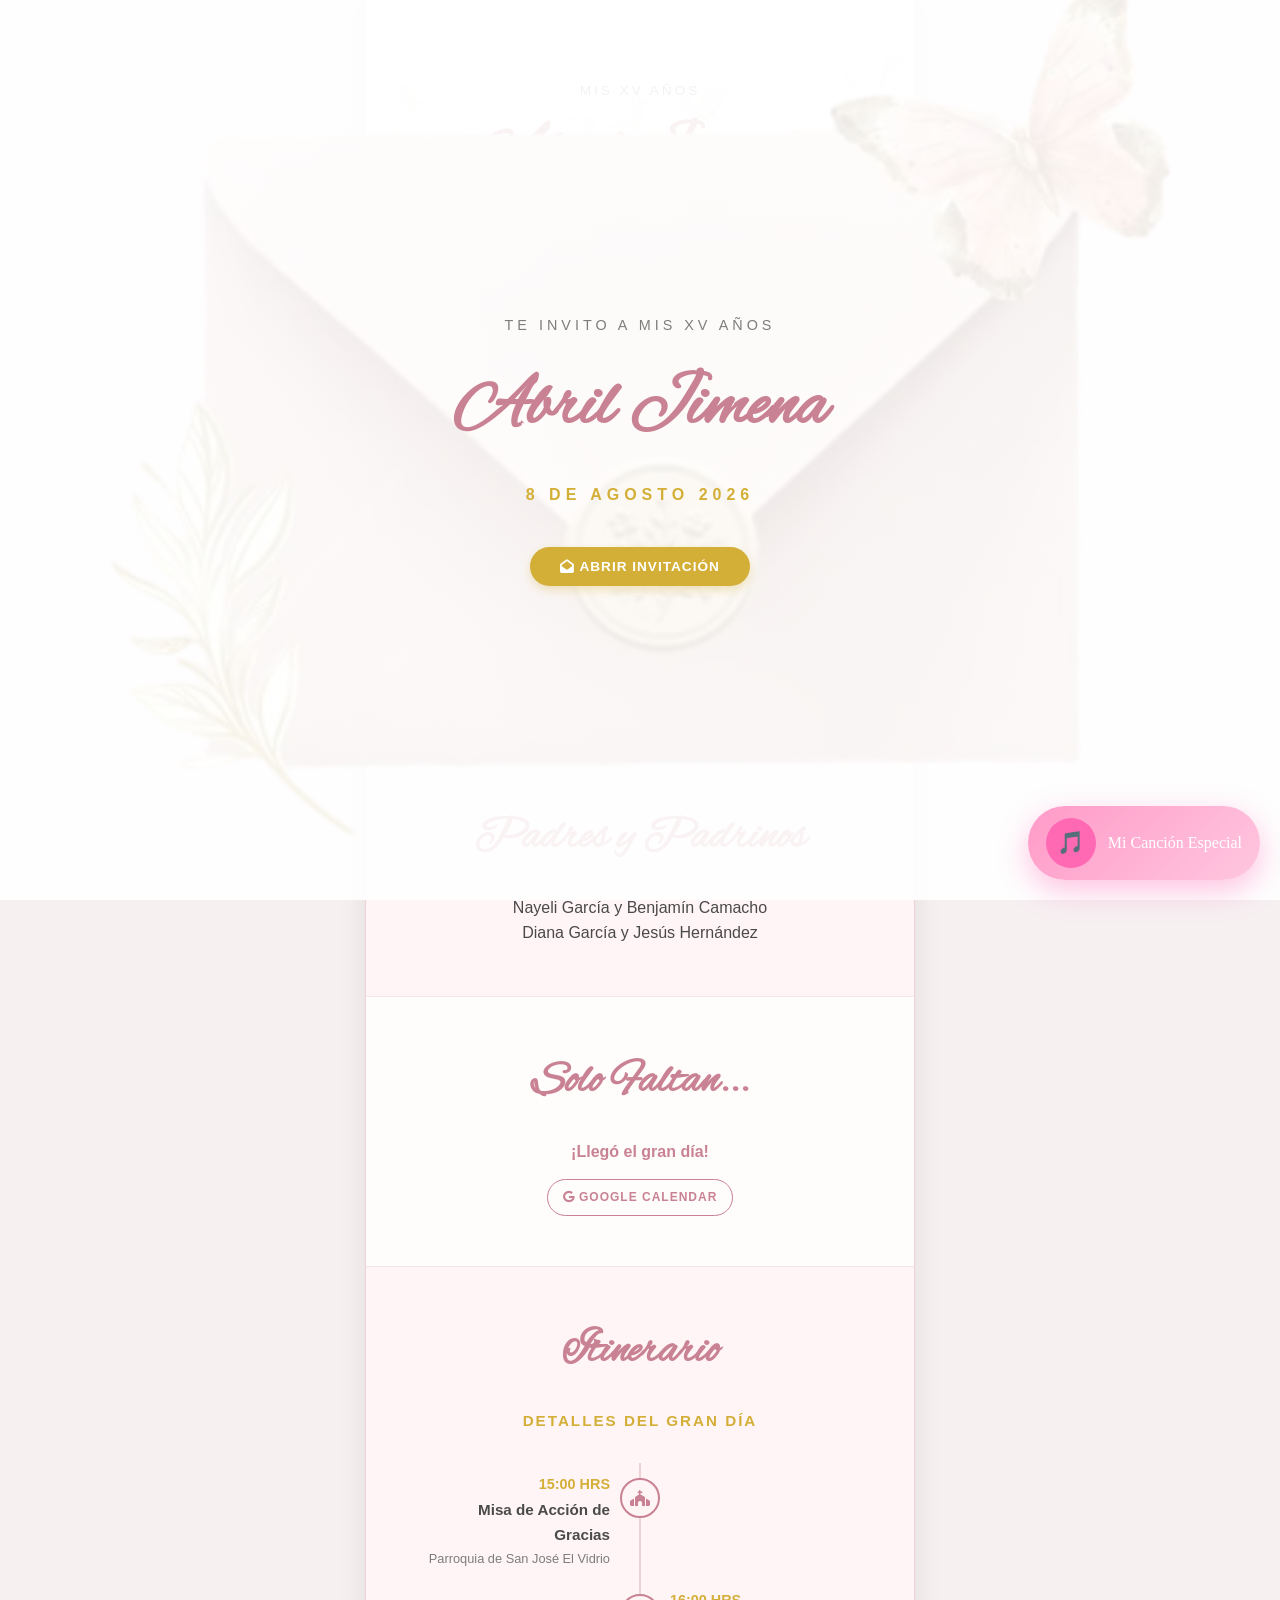
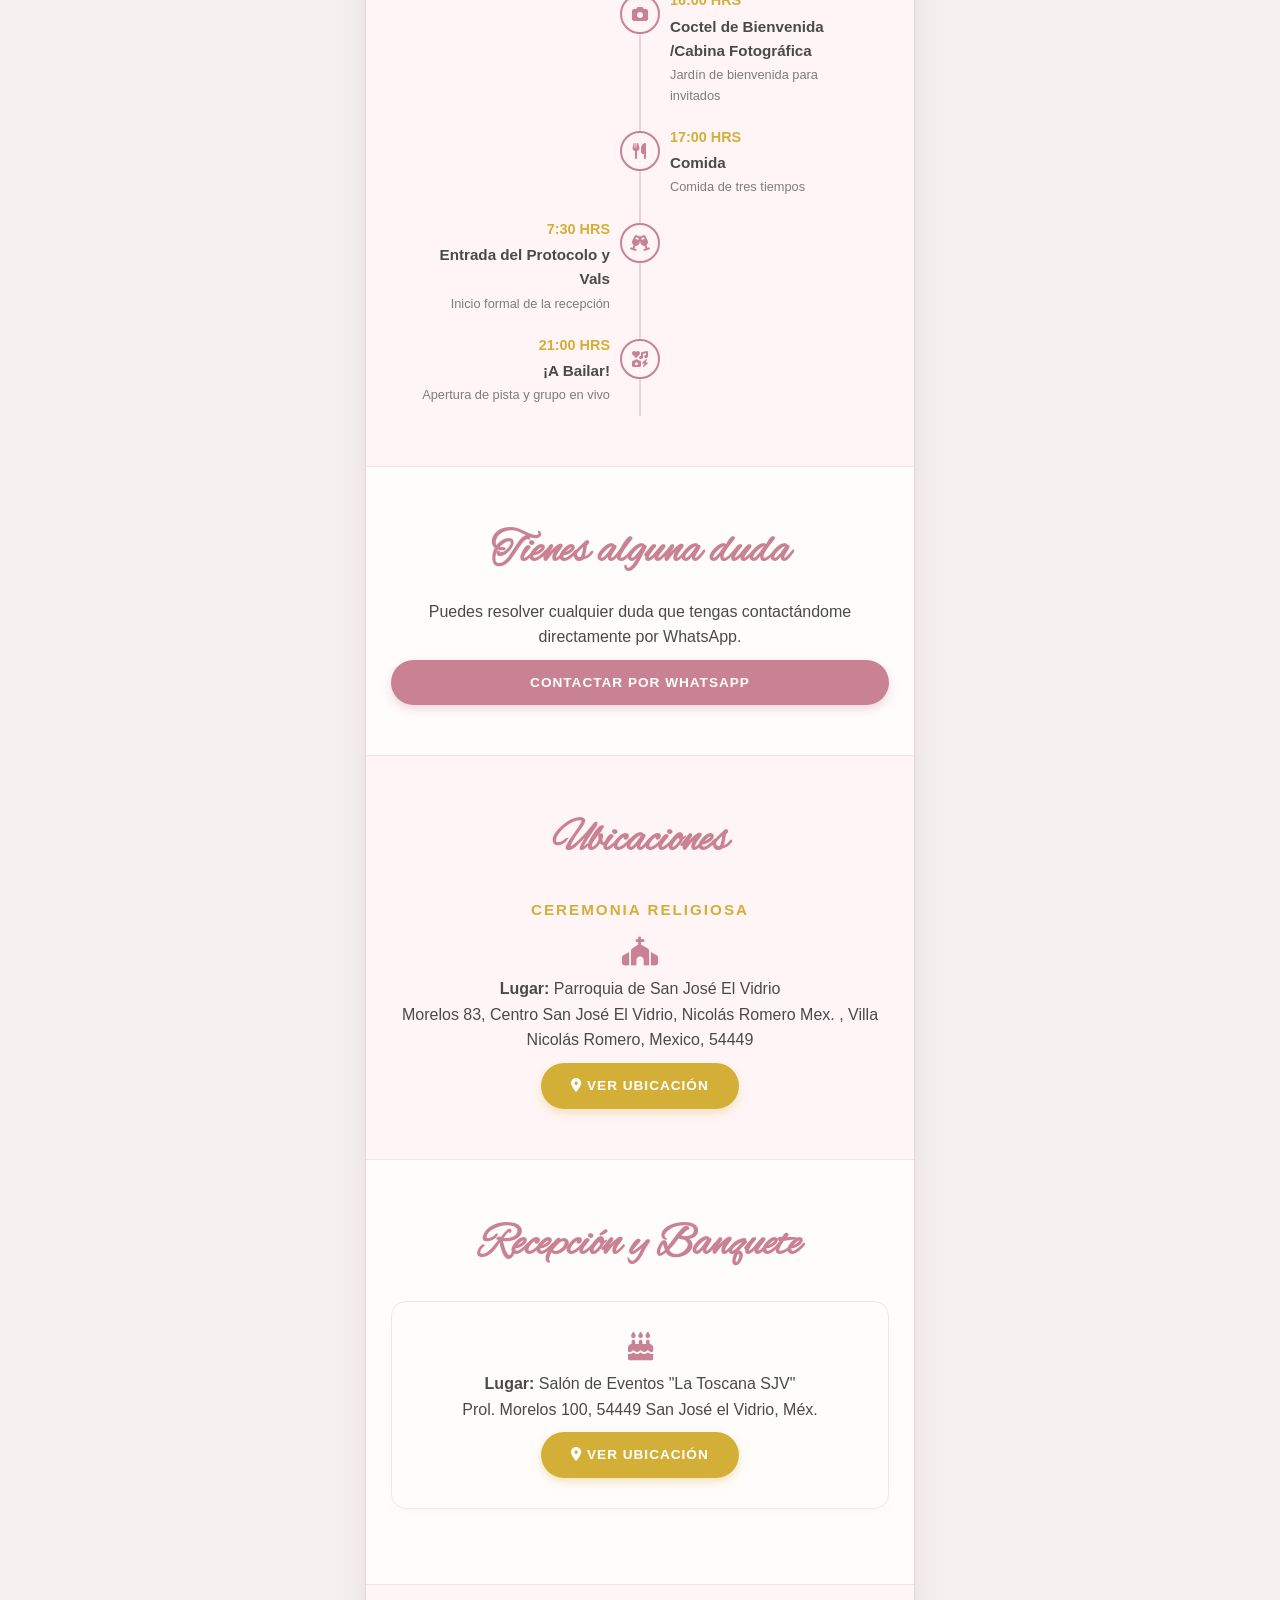
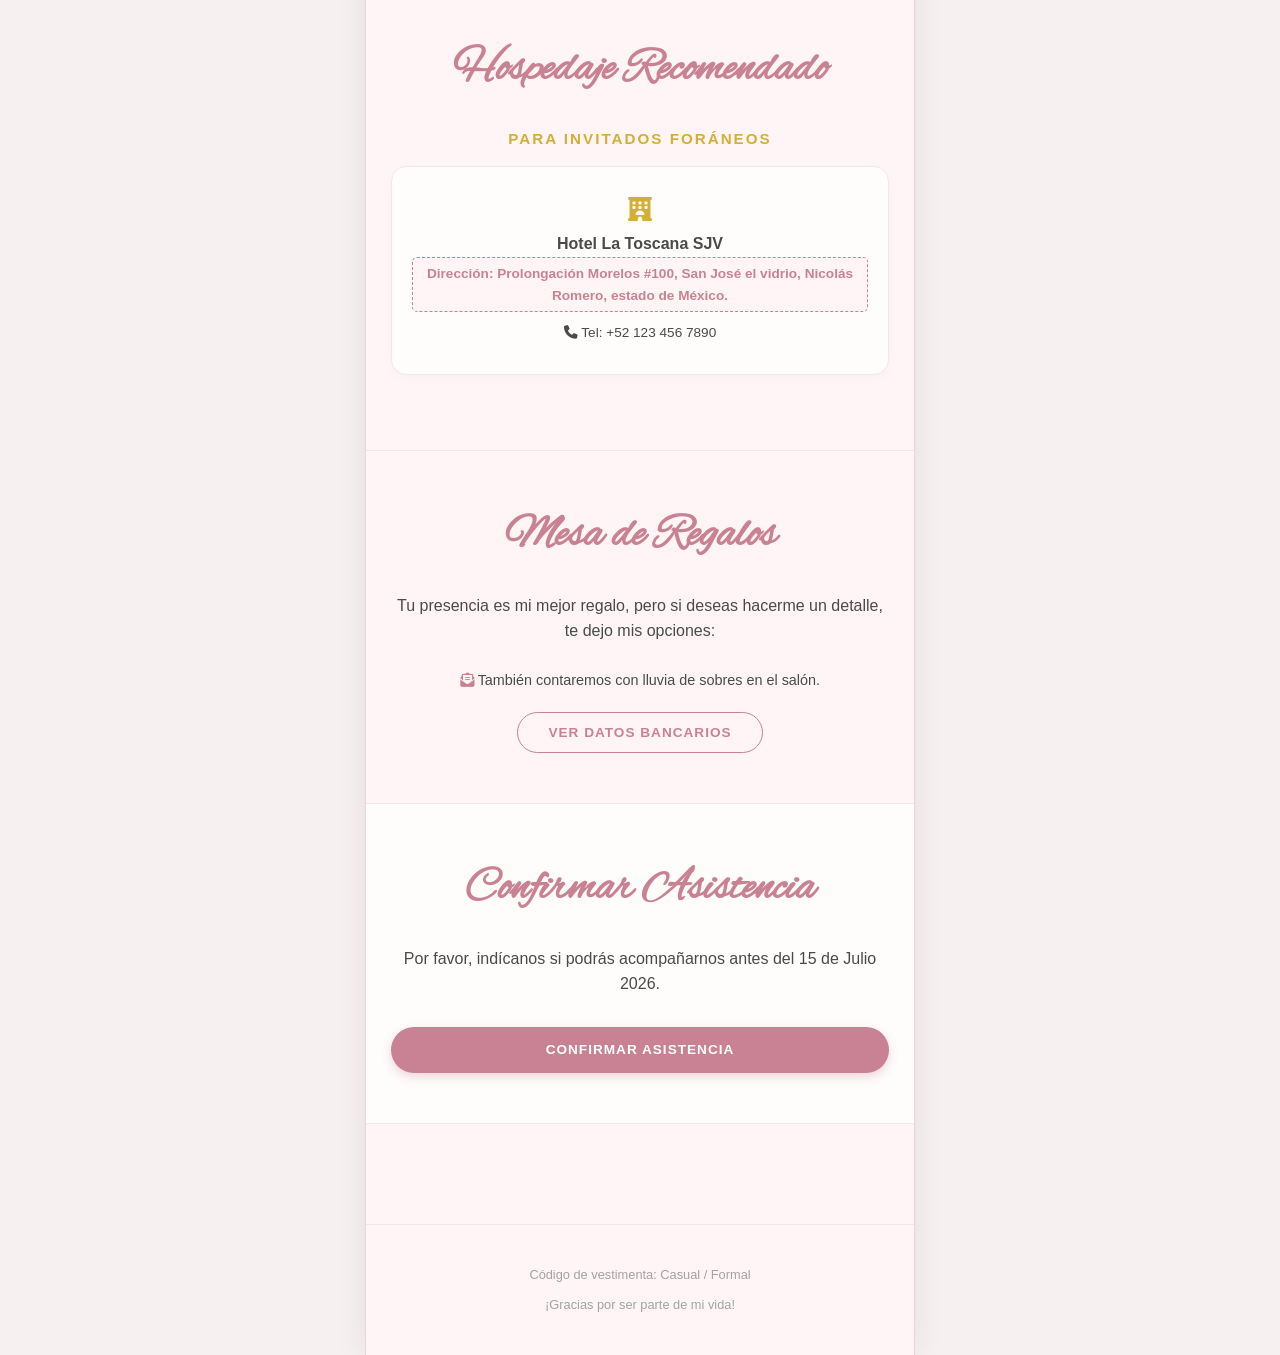
==== commit 36e8a366: "Se corrige" ====
--- a/index.html
+++ b/index.html
@@ -6,12 +6,19 @@
     <meta name="viewport" content="width=device-width, initial-scale=1.0">
     <title>Mis XV Años - Abril Jimena</title>
     <!-- Open Graph -->
-    <meta property="og:title" content="Mis XV Años | Abril Jimena">
-    <meta property="og:description" content="Acompáñanos a celebrar este momento tan especial.">
-    <meta property="og:image" content="https://aspnetcoremaster.com/mis-xv-abril/og-imagen.png">
-    <meta property="og:type" content="website">
-    <meta property="og:url" content="https://aspnetcoremaster.com/mis-xv-abril/index.html">
-
+    <meta property="og:type" content="website" />
+    <meta property="og:title" content="Te Invito a Mis XV Años | Abril Jimena" />
+    <meta property="og:description" content="Un sueño, una historia, un día inolvidable." />
+    <meta property="og:url" content="https://aspnetcoremaster.com/mis-xv-abril" />
+    <meta property="og:image" content="https://aspnetcoremaster.com/mis-xv-abril/teinvito.png" />
+    <meta property="og:image:width" content="1200" />
+    <meta property="og:image:height" content="630" />
+    <meta name="twitter:card" content="summary_large_image" />
+    <meta name="twitter:title" content="Te Invito a Mis XV Años | Abril Jimena" />
+    <meta name="twitter:description" content="Un sueño, una historia, un día inolvidable." />
+    <meta name="twitter:image" content="https://aspnetcoremaster.com/mis-xv-abril/teinvito.png" />
+    <!-- Evita caché durante pruebas -->
+    <meta http-equiv="Cache-Control" content="no-cache, no-store, must-revalidate">
     <link rel="icon" type="image/png" href="img/favicon/favicon-96x96.png" sizes="96x96">
     <link rel="icon" type="image/svg+xml" href="img/favicon/favicon.svg">
     <link rel="shortcut icon" href="img/favicon/favicon.ico">
@@ -141,7 +148,7 @@
                 <div class="tl-container tl-right">
                     <div class="tl-icon"><i class="fa-solid fa-camera"></i></div>
                     <div class="tl-time">16:00 HRS</div>
-                    <div class="tl-title">Cocteld de Bienvenida /Cabina Fotográfica</div>
+                    <div class="tl-title">Coctel de Bienvenida /Cabina Fotográfica</div>
                     <div class="tl-desc">Jardín de bienvenida para invitados</div>
                 </div>
                 <div class="tl-container tl-right">
@@ -152,13 +159,13 @@
                 </div>
                 <div class="tl-container tl-left">
                     <div class="tl-icon"><i class="fa-solid fa-champagne-glasses"></i></div>
-                    <div class="tl-time">20:00 HRS</div>
+                    <div class="tl-time">7:30 HRS</div>
                     <div class="tl-title">Entrada del Protocolo y Vals</div>
                     <div class="tl-desc">Inicio formal de la recepción</div>
                 </div>
                 <div class="tl-container tl-left">
                     <div class="tl-icon"><i class="fa-solid fa-icons"></i></div>
-                    <div class="tl-time">22:00 HRS</div>
+                    <div class="tl-time">21:00 HRS</div>
                     <div class="tl-title">¡A Bailar!</div>
                     <div class="tl-desc">Apertura de pista y grupo en vivo</div>
                 </div>
@@ -260,8 +267,8 @@
         </footer>
     </div>
 
-    <script src="script.min.js"></script>
-    <script src="app.min.js"></script>
+    <script src="script.min.js?v=1.0.0"></script>
+    <script src="app.min.js?v=1.0.0"></script>
 </body>
 
 </html>
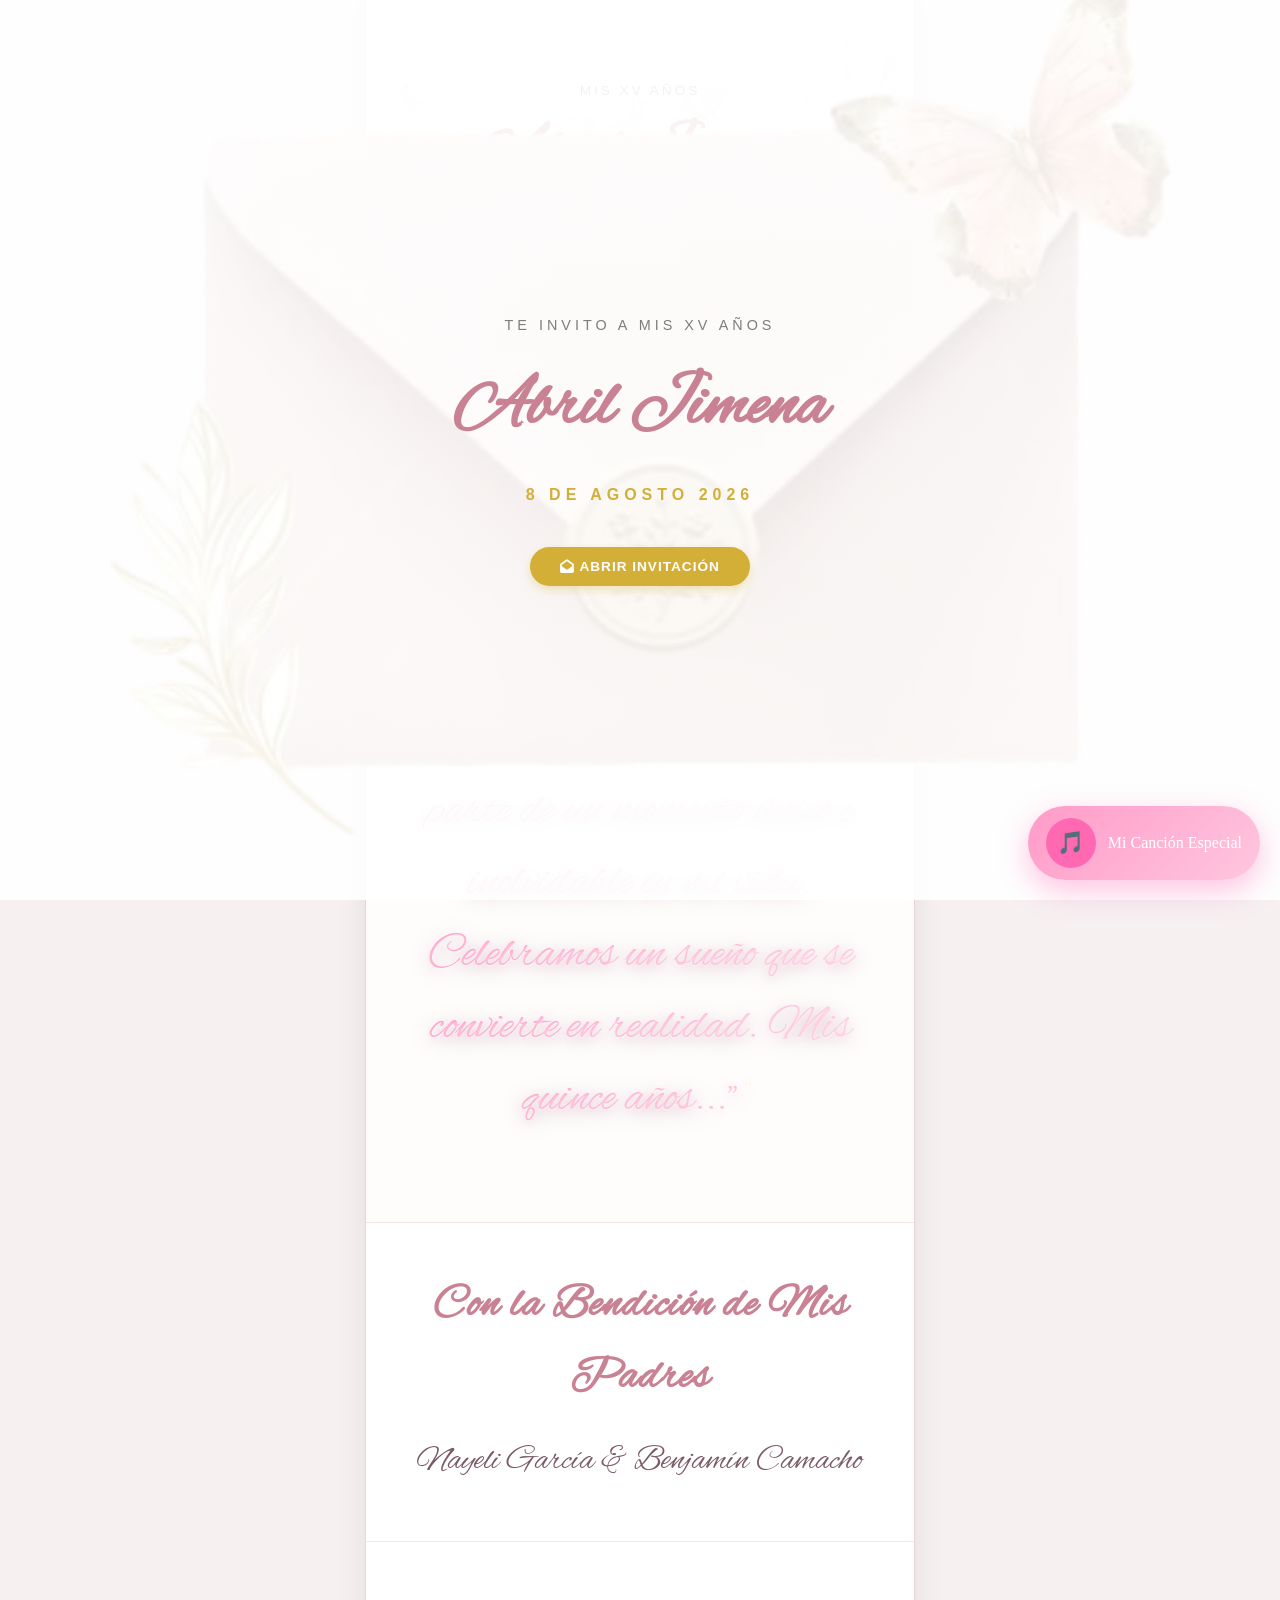
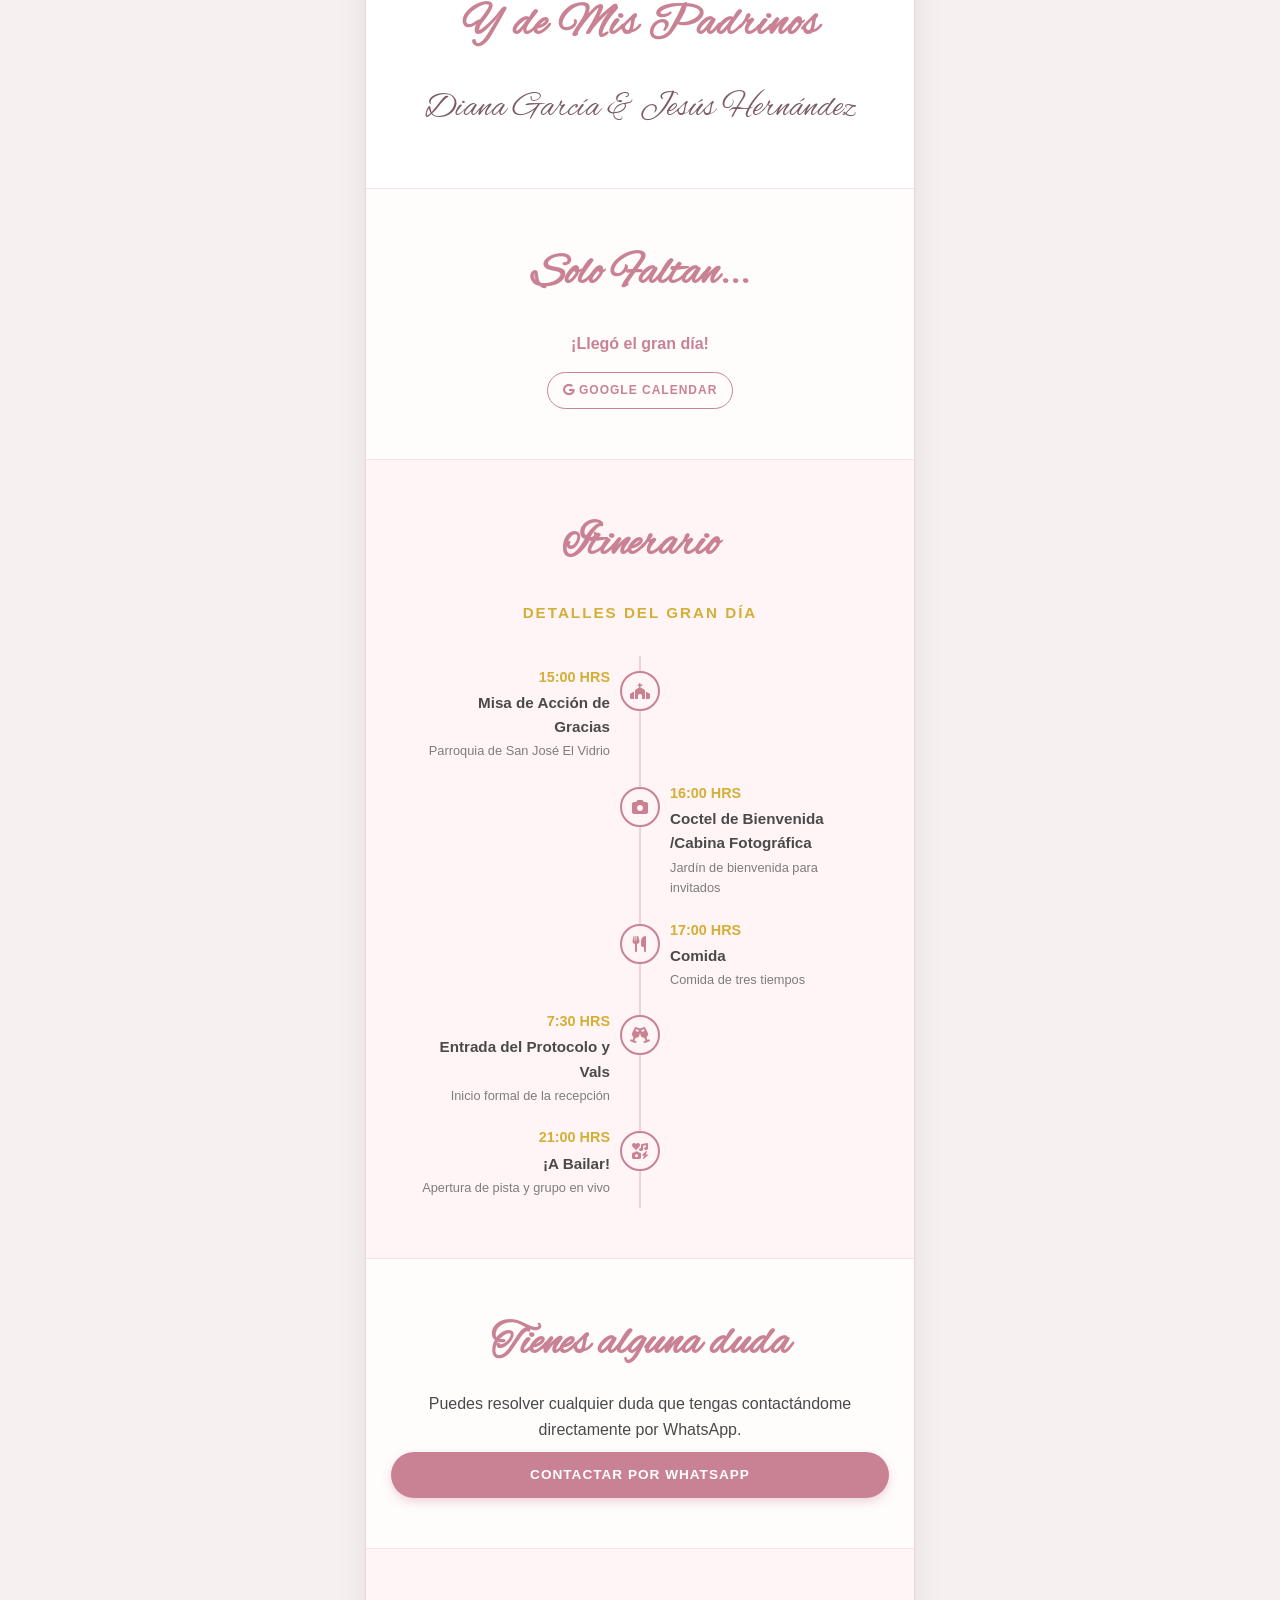
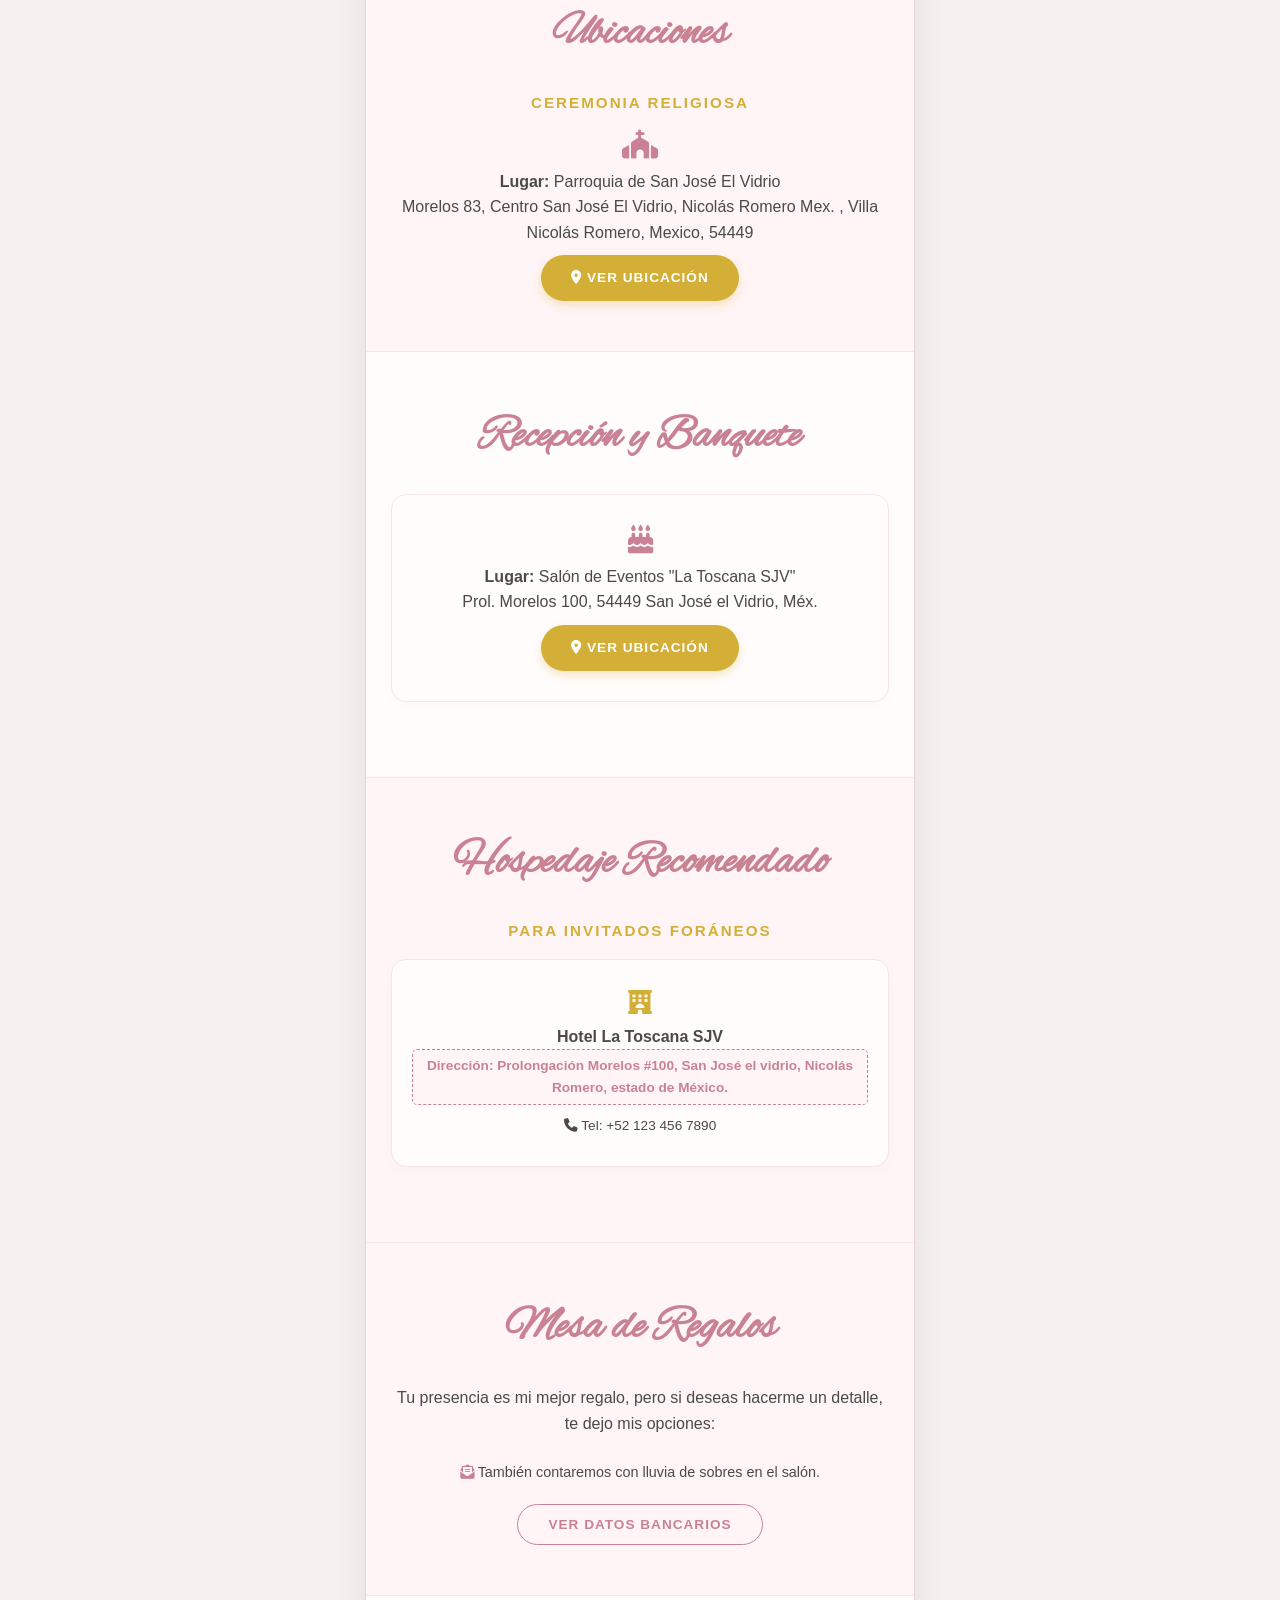
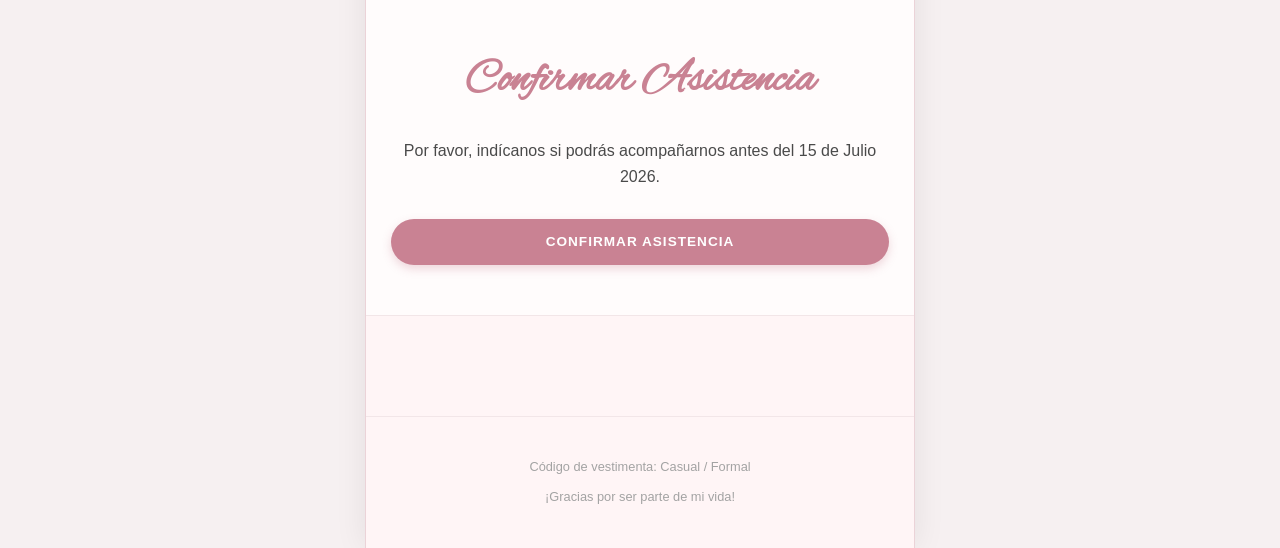
==== commit f1c3589c: "indez" ====
--- a/index.html
+++ b/index.html
@@ -8,15 +8,17 @@
     <!-- Open Graph -->
     <meta property="og:type" content="website" />
     <meta property="og:title" content="Te Invito a Mis XV Años | Abril Jimena" />
-    <meta property="og:description" content="Un sueño, una historia, un día inolvidable." />
+    <meta property="og:description"
+        content="Te invito a celebrar mis XV Años 8 de Agosto 2026, en el Salón de Eventos La Toscana SJV." />
     <meta property="og:url" content="https://aspnetcoremaster.com/mis-xv-abril" />
-    <meta property="og:image" content="https://aspnetcoremaster.com/mis-xv-abril/teinvito.png" />
+    <meta property="og:image" content="https://aspnetcoremaster.com/mis-xv-abril/teinvito.webp" />
     <meta property="og:image:width" content="1200" />
     <meta property="og:image:height" content="630" />
     <meta name="twitter:card" content="summary_large_image" />
     <meta name="twitter:title" content="Te Invito a Mis XV Años | Abril Jimena" />
-    <meta name="twitter:description" content="Un sueño, una historia, un día inolvidable." />
-    <meta name="twitter:image" content="https://aspnetcoremaster.com/mis-xv-abril/teinvito.png" />
+    <meta name="twitter:description"
+        content="Te invito a celebrar mis XV Años 8 de Agosto 2026, en el Salón de Eventos La Toscana SJV." />
+    <meta name="twitter:image" content="https://aspnetcoremaster.com/mis-xv-abril/teinvito.webp" />
     <!-- Evita caché durante pruebas -->
     <meta http-equiv="Cache-Control" content="no-cache, no-store, must-revalidate">
     <link rel="icon" type="image/png" href="img/favicon/favicon-96x96.png" sizes="96x96">
@@ -111,10 +113,14 @@
         </section>
 
         <!-- Padres y padrinos -->
-        <section class="section-rsvp">
-            <h2>Padres y Padrinos</h2>
-            <p>Nayeli García y Benjamín Camacho</p>
-            <p>Diana García y Jesús Hernández</p>
+        <section class="familia">
+            <h2>Con la Bendición de Mis Padres</h2>
+            <p>Nayeli García &amp; Benjamín Camacho</p>
+        </section>
+
+        <section class="familia">
+            <h2>Y de Mis Padrinos</h2>
+            <p>Diana García &amp; Jesús Hernández</p>
         </section>
 
         <!-- CUENTA REGRESIVA -->
--- a/styles.min.css
+++ b/styles.min.css
@@ -1 +1 @@
-.header-tag,.intro-welcome{color:var(--muted);text-transform:uppercase}h1,h2{color:var(--accent)}.header-tag,.intro-welcome,h3{text-transform:uppercase}.container,.timeline,.tl-container{position:relative}.btn,.gift-logos a{text-decoration:none}#playBtn,.btn{cursor:pointer}:root{--bg:#f6f0f1;--text:#4a4a4a;--muted:#7d7d7d;--muted-2:#5a5a5a;--border:#ebd3d8;--light-border:#f2e6e8;--surface:#ffffff;--surface-2:#fffcfc;--panel:#fff5f6;--accent:#c98293;--accent-strong:#ff5eaa;--gold:#d4af37;--success:#4caf50;--highlight:#a3a3a3;--code-border:#c98293;--shadow:rgba(0, 0, 0, 0.08);--input-border-focus:#c98293}:root[data-theme=bombon]{--accent:var(--accent-strong);--panel:#fff0f5;--surface-2:#fff8fb}:root[data-theme=verde]{--accent:#9CAD8C;--muted:#7E8C69;--panel:#f6faf6;--border:#dfe9df;--gold:#7E8C69}*{box-sizing:border-box;margin:0;padding:0}body{font-family:Montserrat,sans-serif;background-color:var(--bg);color:var(--text);text-align:center;line-height:1.6;overflow-x:hidden}.frase,h1,h2{font-family:'Alex Brush',cursive}#intro-overlay{position:fixed;top:0;left:0;width:100%;height:100%;background:linear-gradient(rgba(255,255,255,.9),rgba(255,255,255,.9)),url('img/sobre.webp') center/cover no-repeat;display:flex;flex-direction:column;justify-content:center;align-items:center;z-index:9999;transition:transform .8s ease-in-out,opacity .8s;padding:20px}#intro-overlay.hidden{transform:translateY(-100%);opacity:0;pointer-events:none}.intro-welcome{letter-spacing:4px;font-size:.9rem}.intro-name{font-size:4.5rem;margin:15px 0}.intro-subtitle{margin-bottom:30px}.btn-open{width:auto;padding:15px 40px}.container{max-width:550px;margin:0 auto;background:var(--surface);box-shadow:0 0 30px var(--shadow);border-left:1px solid var(--border);border-right:1px solid var(--border)}header{padding:80px 20px;background:linear-gradient(rgba(255,255,255,.85),rgba(255,255,255,.85)),url('img/rosas.jpeg') center/cover no-repeat;border-bottom:2px solid #d4af37}.header-tag{letter-spacing:3px;font-size:.85rem}h1{font-size:4rem;margin-bottom:10px}h2{font-size:2.8rem;margin-bottom:20px}.subtitle,h3{color:var(--gold)}h3{font-size:.95rem;letter-spacing:2px;margin-bottom:15px}.subtitle{font-size:1rem;letter-spacing:5px;text-transform:uppercase;font-weight:600}.badge,.btn{letter-spacing:1px;text-transform:uppercase}section{padding:50px 25px;border-bottom:1px solid var(--light-border)}.section-light{background-color:var(--surface-2)}.section-rsvp{background-color:var(--panel)}.ticket-box{background:var(--panel);border:2px dashed var(--border);border-radius:15px;padding:30px 20px;margin:20px 0}.family-name{font-size:1.4rem;font-weight:600;color:var(--accent);margin-bottom:10px}.badge{display:inline-block;background:var(--success);color:#fff;padding:5px 15px;border-radius:20px;font-size:.75rem;font-weight:700;margin-bottom:15px}.code-box,.ticket-stat,.time-box span,.tl-time,.tl-title{font-weight:600}.ticket-info{display:flex;justify-content:space-around;margin-top:15px}.ticket-stat{font-size:1.1rem}.ticket-stat label{display:block;font-size:.7rem;color:var(--highlight);text-transform:uppercase}.ticket-note{font-size:.85rem;color:var(--muted);font-style:italic}.countdown{display:flex;justify-content:center;gap:12px}.time-box{background:var(--surface-2);border:1px solid var(--border);border-radius:10px;padding:12px;min-width:75px}.time-box span{display:block;font-size:1.8rem;color:var(--text)}.time-box label{font-size:.65rem;text-transform:uppercase;color:var(--highlight)}.calendar-links{display:flex;justify-content:center;gap:10px;margin-top:15px}.calendar-links .btn{font-size:.75rem;padding:8px 15px;width:auto;margin:0}.timeline{max-width:100%;margin:30px auto 0;padding:0 10px}.timeline::after{content:'';position:absolute;width:2px;background:var(--border);top:0;bottom:0;left:50%;margin-left:-1px}.tl-container{padding:10px 20px;width:50%}.tl-left{left:0;text-align:right;padding-right:30px}.tl-right{left:50%;text-align:left;padding-left:30px}.tl-icon{position:absolute;width:40px;height:40px;right:-20px;top:15px;background:var(--panel);border:2px solid var(--accent);border-radius:50%;z-index:1;display:flex;align-items:center;justify-content:center;color:var(--accent)}.tl-right .tl-icon{left:-20px}.tl-time{color:var(--gold);font-size:.9rem}.tl-title{font-size:.95rem;margin:2px 0;color:var(--text)}.gift-logos a,.tl-desc,footer{font-size:.8rem}.tl-desc{color:var(--muted)}.card{background:var(--surface-2);border:1px solid var(--light-border);border-radius:15px;padding:30px 20px;margin-bottom:25px;box-shadow:0 4px 12px rgba(0,0,0,.02)}.card-icon{font-size:1.8rem;color:var(--accent);margin-bottom:10px}.card-solid{border-style:solid}.card-icon-gold{font-size:1.5rem;color:var(--gold);margin-bottom:10px}.hotel-meta{font-size:.85rem;color:var(--muted);margin:10px 0}.hotel-phone{margin-top:10px;font-size:.85rem}.code-box{display:inline-block;background:var(--panel);border:1px dashed var(--accent);padding:5px 12px;border-radius:5px;font-size:.85rem;color:var(--accent)}.gift-logos{display:flex;justify-content:center;gap:30px;margin:20px 0}.gift-logos a{display:flex;flex-direction:column;align-items:center;color:var(--text);font-weight:500}.gift-envelope i,.gift-logos i{color:var(--accent)}.gift-logos i{font-size:2rem;margin-bottom:8px}.gift-envelope{margin:25px 0 10px;font-size:.9rem}.bank-details{display:none;background:var(--surface);border:1px solid var(--border);border-radius:10px;padding:20px;margin-top:15px;text-align:left;font-size:.9rem}.btn,.footer-love{margin-top:10px}.btn,.form-group label{font-weight:600;font-size:.85rem}.bank-details p{margin-bottom:6px;border-bottom:1px dashed #f2e6e8;padding-bottom:4px}.bank-details p:last-child{border:none}.rsvp-intro{margin-bottom:20px}.rsvp-form{text-align:left;background:var(--panel);padding:25px;border-radius:15px}.btn,.frase{text-align:center}.form-group{margin-bottom:15px}.form-group label{display:block;margin-bottom:5px;color:var(--muted-2)}.form-group input,.form-group select,.form-group textarea{width:100%;padding:10px;border:1px solid var(--border);border-radius:8px;font-family:inherit;font-size:.9rem}.form-group input:focus,.form-group select:focus{outline:0;border-color:var(--input-border-focus)}#group-guests-count{display:none}.btn{display:inline-block;background-color:#c98293;color:#fff;border:none;padding:12px 30px;border-radius:25px;box-shadow:0 4px 10px rgba(199,130,147,.3);transition:.3s;width:100%}.btn:hover{background-color:#b56f80;transform:translateY(-1px)}.btn-gold{background-color:#d4af37;box-shadow:0 4px 10px rgba(212,175,55,.3);width:auto}.btn-gold:hover{background-color:#bc9a2e}.btn-outline{background:0 0;color:#c98293;border:1px solid #c98293;box-shadow:none;width:auto}.btn-outline:hover{background:#fff5f6;color:#b56f80}footer{padding:40px 20px;background-color:#fff5f6;color:#a3a3a3}.video-container{position:relative;padding-bottom:56.25%;height:0;overflow:hidden;max-width:100%}.video-container iframe{position:absolute;top:0;left:0;width:100%;height:100%}.frase{font-size:clamp(1.1rem, 2.2vw, 1.9rem);max-width:900px;margin:.6rem auto;line-height:1.4;padding:1rem;background:linear-gradient(90deg,#ff9ac8 0,#ffc7df 45%,#ffd88a 100%);background-size:200% 100%;-webkit-background-clip:text;background-clip:text;color:transparent;filter:drop-shadow(0 10px 22px rgba(255, 105, 180, .12));opacity:0;transform:translateY(18px) scale(.98);animation:.9s cubic-bezier(.2,.9,.2,1) .2s forwards fraseEntrance,6s ease-in-out 1s infinite gradientShift,3.5s ease-in-out 1s infinite fraseGlow}@keyframes fraseEntrance{from{opacity:0;transform:translateY(18px) scale(.98)}to{opacity:1;transform:none}}@keyframes gradientShift{0%,100%{background-position:0 50%}50%{background-position:100% 50%}}@keyframes fraseGlow{0%,100%{text-shadow:0 6px 18px rgba(255,105,180,.1)}50%{text-shadow:0 0 22px rgba(255,210,138,.22),0 12px 28px rgba(255,105,180,.12)}}.frase::after,.frase::before{content:'"';font-size:2.6rem;line-height:.5;display:inline-block;vertical-align:middle;opacity:.12;transform:translateY(-6px);color:#ffd88a;margin:0 6px}@media (max-width:560px){.frase::after,.frase::before{display:none}}.music-player{position:fixed;bottom:20px;right:20px;background:linear-gradient(135deg,#ff9ac8,#ffc7df);color:#fff;padding:12px 18px;border-radius:50px;display:flex;align-items:center;gap:12px;box-shadow:0 10px 30px rgba(255,105,180,.4);z-index:9999;font-family:serif}#playBtn{width:50px;height:50px;border:none;border-radius:50%;background:#ff69b4;color:#fff;font-size:22px;animation:2s infinite pulse}@keyframes pulse{0%,100%{transform:scale(1)}50%{transform:scale(1.1)}}+.header-tag,.intro-welcome{text-transform:uppercase;color:var(--muted)}.container,.timeline,.tl-container{position:relative}.btn,.gift-logos a{text-decoration:none}#playBtn,.btn{cursor:pointer}:root{--bg:#f6f0f1;--text:#4a4a4a;--muted:#7d7d7d;--muted-2:#5a5a5a;--border:#ebd3d8;--light-border:#f2e6e8;--surface:#ffffff;--surface-2:#fffcfc;--panel:#fff5f6;--accent:#c98293;--accent-strong:#ff5eaa;--gold:#d4af37;--success:#4caf50;--highlight:#a3a3a3;--code-border:#c98293;--shadow:rgba(0, 0, 0, 0.08);--input-border-focus:#c98293}:root[data-theme=bombon]{--accent:var(--accent-strong);--panel:#fff0f5;--surface-2:#fff8fb}:root[data-theme=verde]{--accent:#9CAD8C;--muted:#7E8C69;--panel:#f6faf6;--border:#dfe9df;--gold:#7E8C69}*{box-sizing:border-box;margin:0;padding:0}body{font-family:Montserrat,sans-serif;background-color:var(--bg);color:var(--text);text-align:center;line-height:1.6;overflow-x:hidden}h1,h2{font-family:'Alex Brush',cursive;color:var(--accent)}#intro-overlay{position:fixed;top:0;left:0;width:100%;height:100%;background:linear-gradient(rgba(255,255,255,.9),rgba(255,255,255,.9)),url('img/sobre.webp') center/cover no-repeat;display:flex;flex-direction:column;justify-content:center;align-items:center;z-index:9999;transition:transform .8s ease-in-out,opacity .8s;padding:20px}#intro-overlay.hidden{transform:translateY(-100%);opacity:0;pointer-events:none}.intro-welcome{letter-spacing:4px;font-size:.9rem}.intro-name{font-size:4.5rem;margin:15px 0}.intro-subtitle{margin-bottom:30px}.btn-open{width:auto;padding:15px 40px}.container{max-width:550px;margin:0 auto;background:var(--surface);box-shadow:0 0 30px var(--shadow);border-left:1px solid var(--border);border-right:1px solid var(--border)}header{padding:80px 20px;background:linear-gradient(rgba(255,255,255,.85),rgba(255,255,255,.85)),url('img/rosas.jpeg') center/cover no-repeat;border-bottom:2px solid #d4af37}.header-tag{letter-spacing:3px;font-size:.85rem}h1{font-size:4rem;margin-bottom:10px}h2{font-size:2.8rem;margin-bottom:20px}.subtitle,h3{color:var(--gold);text-transform:uppercase}h3{font-size:.95rem;letter-spacing:2px;margin-bottom:15px}.subtitle{font-size:1rem;letter-spacing:5px;font-weight:600}.badge,.btn,.familia h2{letter-spacing:1px}section{padding:50px 25px;border-bottom:1px solid var(--light-border)}.section-light{background-color:var(--surface-2)}.section-rsvp{background-color:var(--panel)}.ticket-box{background:var(--panel);border:2px dashed var(--border);border-radius:15px;padding:30px 20px;margin:20px 0}.family-name{font-size:1.4rem;font-weight:600;color:var(--accent);margin-bottom:10px}.badge{display:inline-block;background:var(--success);color:#fff;padding:5px 15px;border-radius:20px;font-size:.75rem;text-transform:uppercase;font-weight:700;margin-bottom:15px}.code-box,.ticket-stat,.time-box span,.tl-time,.tl-title{font-weight:600}.ticket-info{display:flex;justify-content:space-around;margin-top:15px}.ticket-stat{font-size:1.1rem}.ticket-stat label{display:block;font-size:.7rem;color:var(--highlight);text-transform:uppercase}.ticket-note{font-size:.85rem;color:var(--muted);font-style:italic}.countdown{display:flex;justify-content:center;gap:12px}.time-box{background:var(--surface-2);border:1px solid var(--border);border-radius:10px;padding:12px;min-width:75px}.time-box span{display:block;font-size:1.8rem;color:var(--text)}.time-box label{font-size:.65rem;text-transform:uppercase;color:var(--highlight)}.calendar-links{display:flex;justify-content:center;gap:10px;margin-top:15px}.calendar-links .btn{font-size:.75rem;padding:8px 15px;width:auto;margin:0}.timeline{max-width:100%;margin:30px auto 0;padding:0 10px}.timeline::after{content:'';position:absolute;width:2px;background:var(--border);top:0;bottom:0;left:50%;margin-left:-1px}.tl-container{padding:10px 20px;width:50%}.tl-left{left:0;text-align:right;padding-right:30px}.tl-right{left:50%;text-align:left;padding-left:30px}.tl-icon{position:absolute;width:40px;height:40px;right:-20px;top:15px;background:var(--panel);border:2px solid var(--accent);border-radius:50%;z-index:1;display:flex;align-items:center;justify-content:center;color:var(--accent)}.tl-right .tl-icon{left:-20px}.tl-time{color:var(--gold);font-size:.9rem}.tl-title{font-size:.95rem;margin:2px 0;color:var(--text)}.gift-logos a,.tl-desc,footer{font-size:.8rem}.tl-desc{color:var(--muted)}.card{background:var(--surface-2);border:1px solid var(--light-border);border-radius:15px;padding:30px 20px;margin-bottom:25px;box-shadow:0 4px 12px rgba(0,0,0,.02)}.card-icon{font-size:1.8rem;color:var(--accent);margin-bottom:10px}.card-solid{border-style:solid}.card-icon-gold{font-size:1.5rem;color:var(--gold);margin-bottom:10px}.hotel-meta{font-size:.85rem;color:var(--muted);margin:10px 0}.hotel-phone{margin-top:10px;font-size:.85rem}.code-box{display:inline-block;background:var(--panel);border:1px dashed var(--accent);padding:5px 12px;border-radius:5px;font-size:.85rem;color:var(--accent)}.gift-logos{display:flex;justify-content:center;gap:30px;margin:20px 0}.gift-logos a{display:flex;flex-direction:column;align-items:center;color:var(--text);font-weight:500}.gift-envelope i,.gift-logos i{color:var(--accent)}.gift-logos i{font-size:2rem;margin-bottom:8px}.gift-envelope{margin:25px 0 10px;font-size:.9rem}.bank-details{display:none;background:var(--surface);border:1px solid var(--border);border-radius:10px;padding:20px;margin-top:15px;text-align:left;font-size:.9rem}.btn,.footer-love{margin-top:10px}.btn,.form-group label{font-weight:600;font-size:.85rem}.bank-details p{margin-bottom:6px;border-bottom:1px dashed #f2e6e8;padding-bottom:4px}.bank-details p:last-child{border:none}.rsvp-intro{margin-bottom:20px}.rsvp-form{text-align:left;background:var(--panel);padding:25px;border-radius:15px}.btn,.familia,.frase{text-align:center}.form-group{margin-bottom:15px}.form-group label{display:block;margin-bottom:5px;color:var(--muted-2)}.form-group input,.form-group select,.form-group textarea{width:100%;padding:10px;border:1px solid var(--border);border-radius:8px;font-family:inherit;font-size:.9rem}.familia h2,.frase{font-family:'Alex Brush',cursive}.form-group input:focus,.form-group select:focus{outline:0;border-color:var(--input-border-focus)}#group-guests-count{display:none}.btn{display:inline-block;background-color:#c98293;color:#fff;border:none;padding:12px 30px;border-radius:25px;text-transform:uppercase;box-shadow:0 4px 10px rgba(199,130,147,.3);transition:.3s;width:100%}.btn:hover{background-color:#b56f80;transform:translateY(-1px)}.btn-gold{background-color:#d4af37;box-shadow:0 4px 10px rgba(212,175,55,.3);width:auto}.btn-gold:hover{background-color:#bc9a2e}.btn-outline{background:0 0;color:#c98293;border:1px solid #c98293;box-shadow:none;width:auto}.btn-outline:hover{background:#fff5f6;color:#b56f80}footer{padding:40px 20px;background-color:#fff5f6;color:#a3a3a3}.video-container{position:relative;padding-bottom:56.25%;height:0;overflow:hidden;max-width:100%}.video-container iframe{position:absolute;top:0;left:0;width:100%;height:100%}.frase{font-size:clamp(1.8rem, 5vw, 3rem);max-width:900px;margin:.8rem auto;line-height:1.5;padding:1.5rem 1rem;background:linear-gradient(90deg,#ff8fbe 0,#ffc4dc 45%,#ffd88a 100%);background-size:200% 100%;-webkit-background-clip:text;background-clip:text;color:transparent;filter:drop-shadow(0 3px 10px rgba(0,0,0,.18));text-shadow:0 1px 2px rgba(255,255,255,.4),0 3px 12px rgba(255,170,200,.35);opacity:0;transform:translateY(18px) scale(.98);animation:.9s cubic-bezier(.2,.9,.2,1) .2s forwards fraseEntrance,6s ease-in-out 1s infinite gradientShift,3.5s ease-in-out 1s infinite fraseGlow;position:relative}@keyframes fraseEntrance{from{opacity:0;transform:translateY(18px) scale(.98)}to{opacity:1;transform:none}}@keyframes gradientShift{0%,100%{background-position:0 50%}50%{background-position:100% 50%}}@keyframes fraseGlow{0%,100%{text-shadow:0 6px 18px rgba(255,105,180,.1)}50%{text-shadow:0 0 22px rgba(255,210,138,.22),0 12px 28px rgba(255,105,180,.12)}}.frase::after,.frase::before{content:'"';font-size:2.6rem;line-height:.5;display:inline-block;vertical-align:middle;opacity:.12;transform:translateY(-6px);color:#ffd88a;margin:0 6px}@media (max-width:560px){.frase{font-size:2.4rem;line-height:1.4;padding:1rem .8rem;max-width:95%}.frase::after,.frase::before{display:none}}.frase::selection{background:rgba(255,216,138,.3)}.frase-wrapper{background:rgba(255,255,255,.25);backdrop-filter:blur(6px);border-radius:20px;padding:1rem}.music-player{position:fixed;bottom:20px;right:20px;background:linear-gradient(135deg,#ff9ac8,#ffc7df);color:#fff;padding:12px 18px;border-radius:50px;display:flex;align-items:center;gap:12px;box-shadow:0 10px 30px rgba(255,105,180,.4);z-index:9999;font-family:serif}#playBtn{width:50px;height:50px;border:none;border-radius:50%;background:#ff69b4;color:#fff;font-size:22px;animation:2s infinite pulse}@keyframes pulse{0%,100%{transform:scale(1)}50%{transform:scale(1.1)}}.familia{padding:3rem 1rem;color:#5a3d4a}.bloque{margin-bottom:2rem}.familia h2{color:var(--accent);font-size:2.8rem;margin-bottom:20px}.familia p{font-family:'Alex Brush',sans-serif;font-size:2.1rem;color:#7a5b68;margin:.3rem 0}.separador{color:#c9a24f;font-size:1.5rem;margin:1rem 0}
